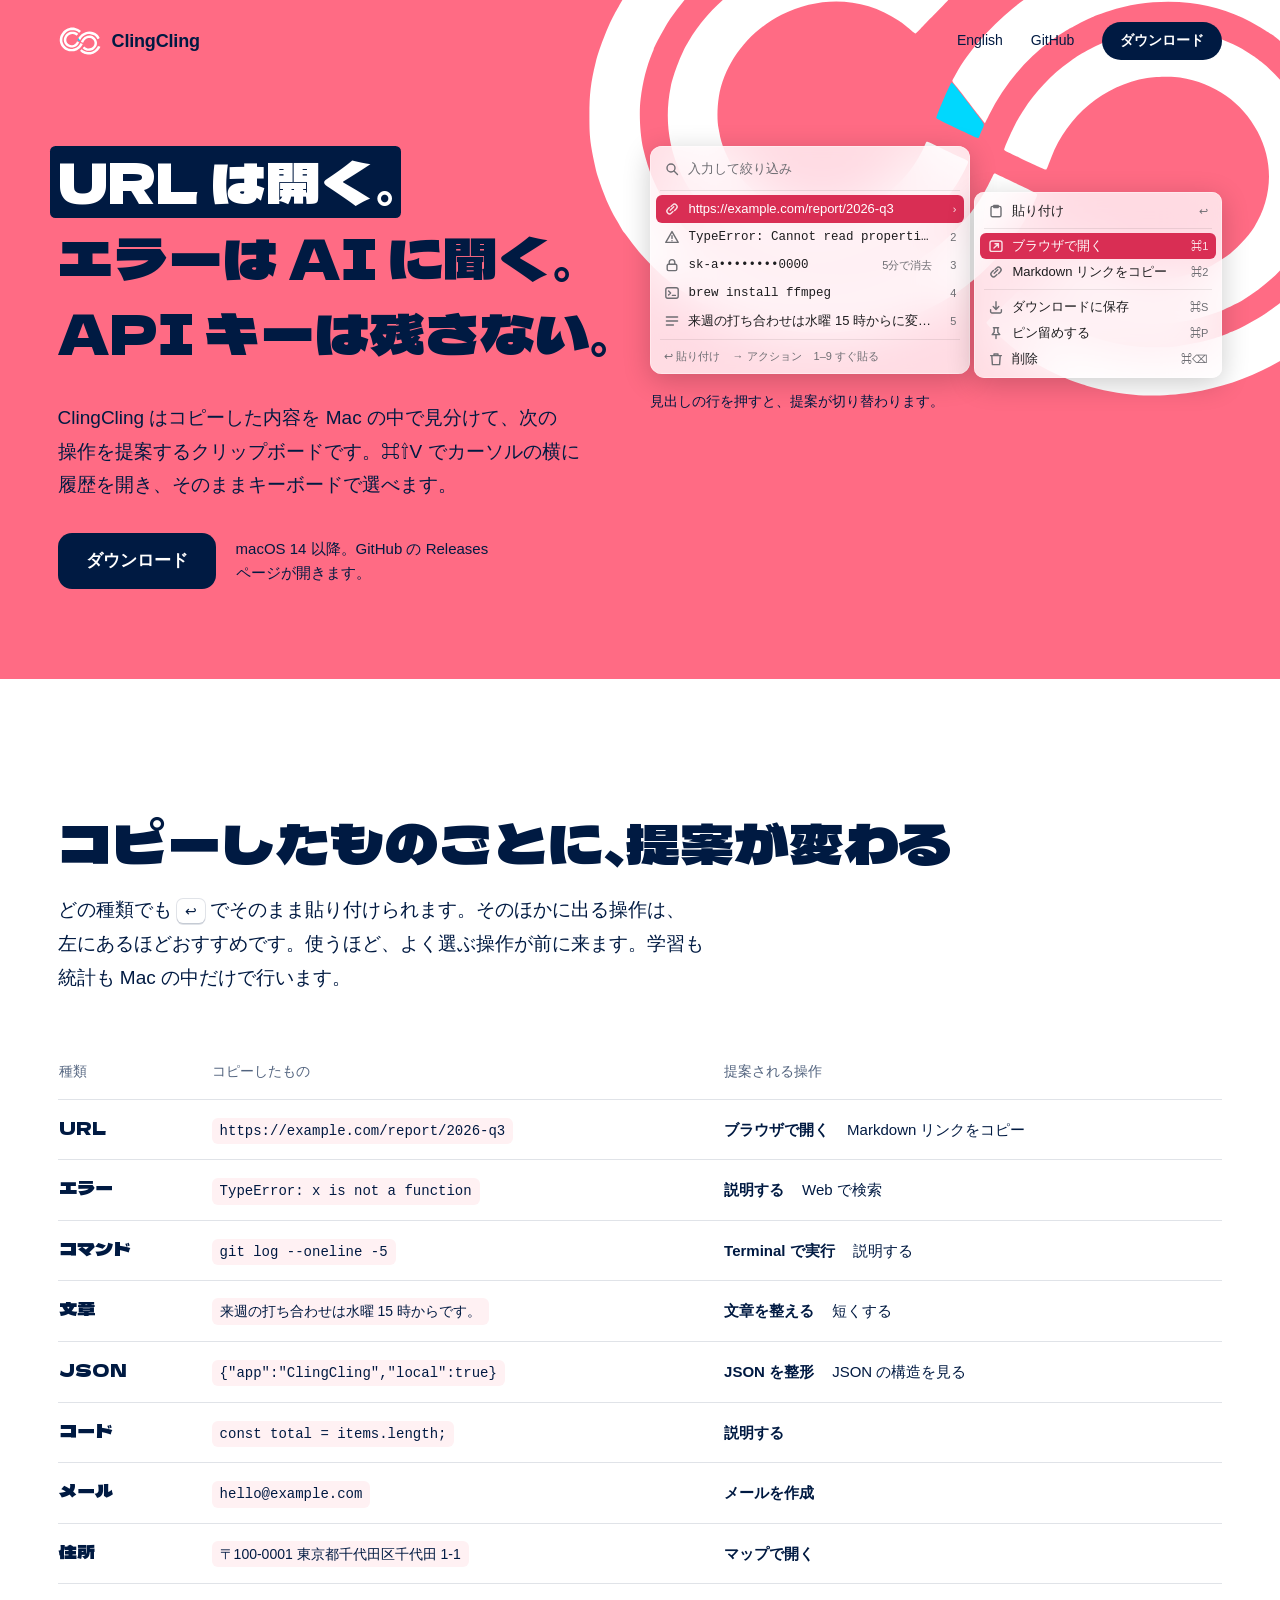
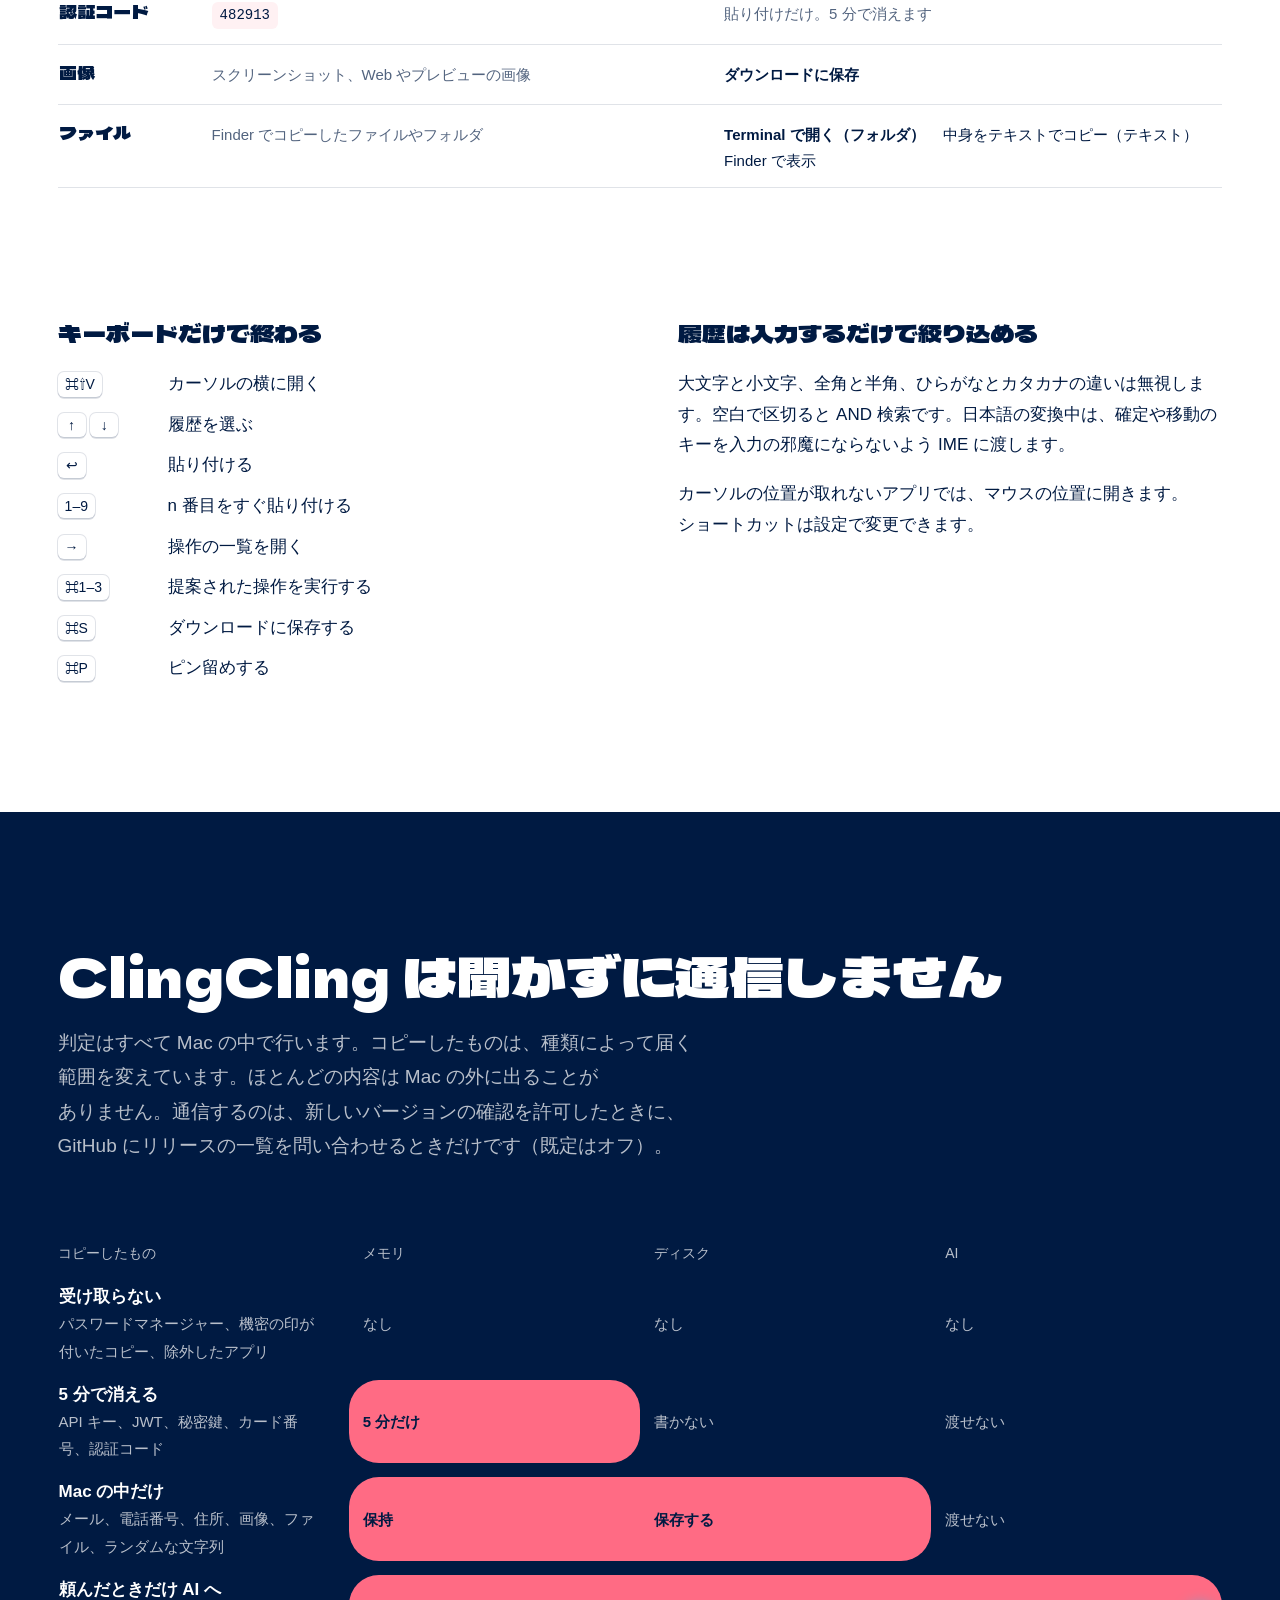
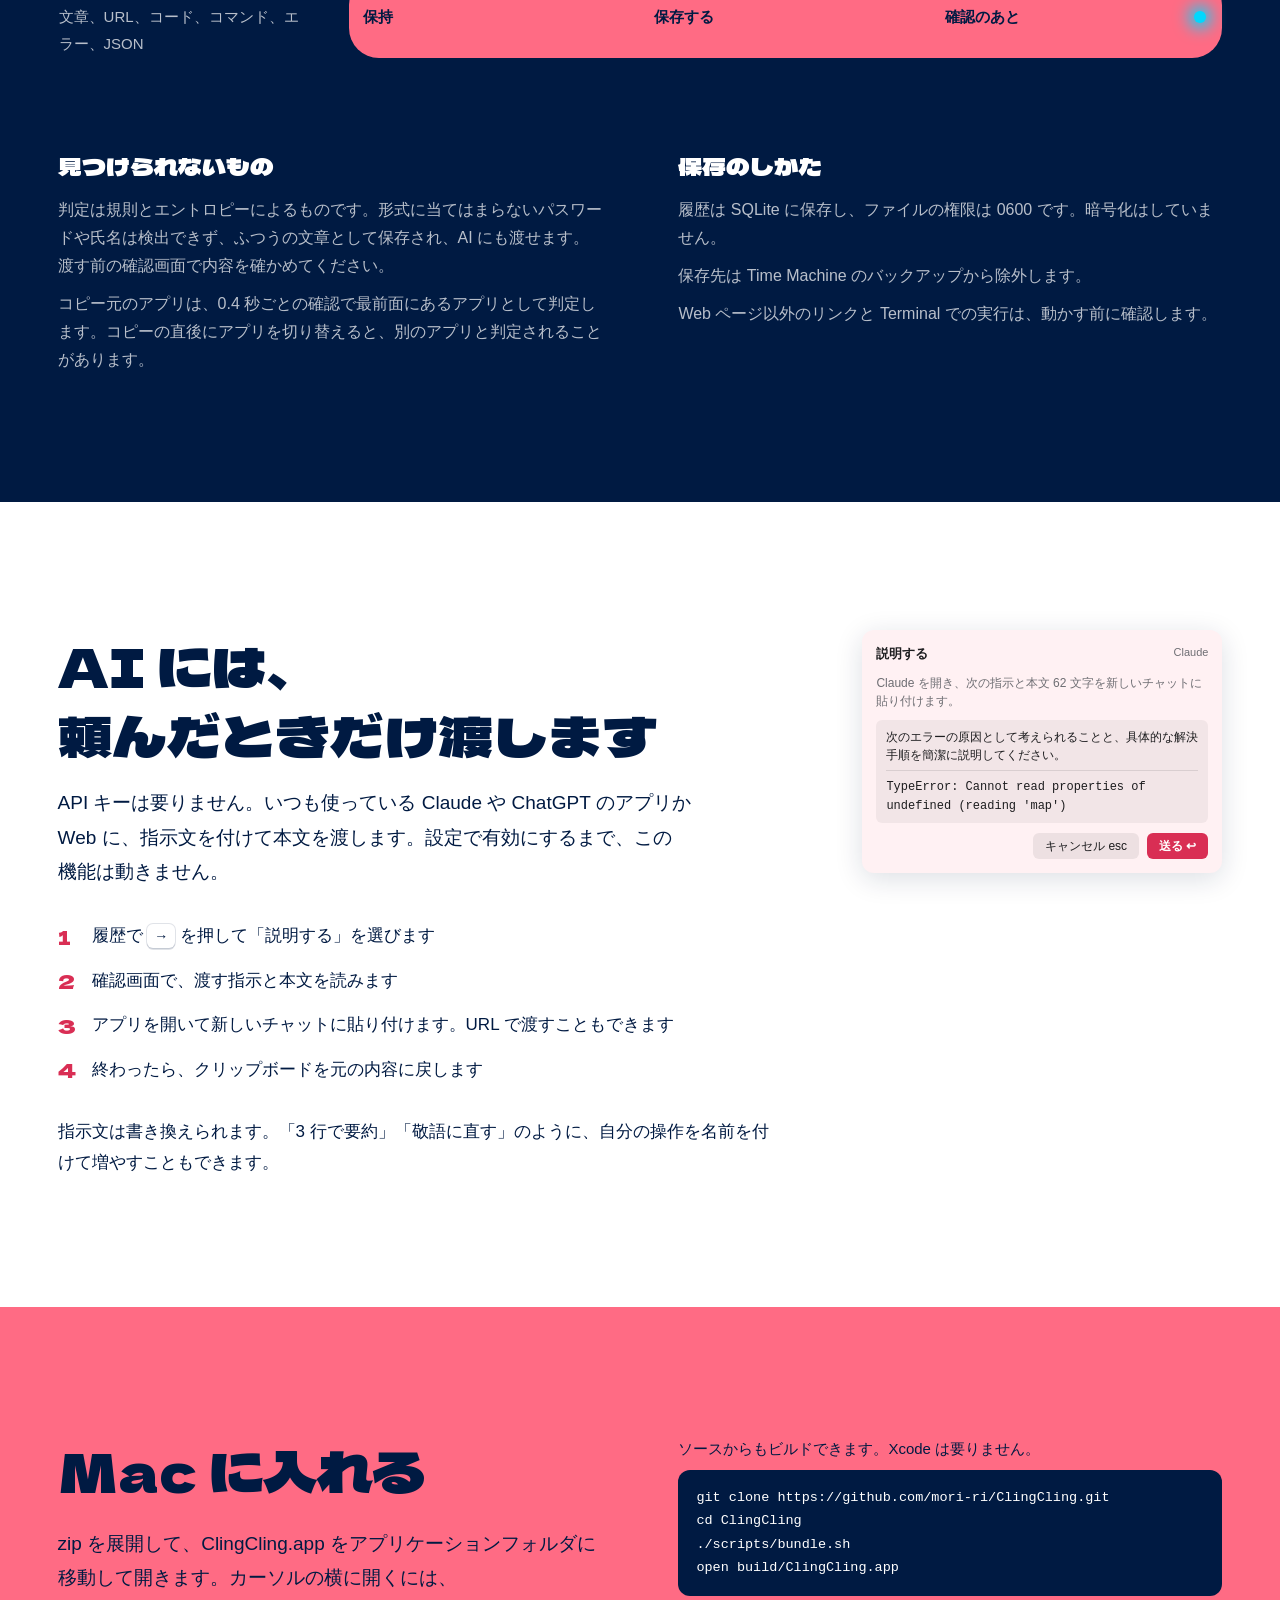
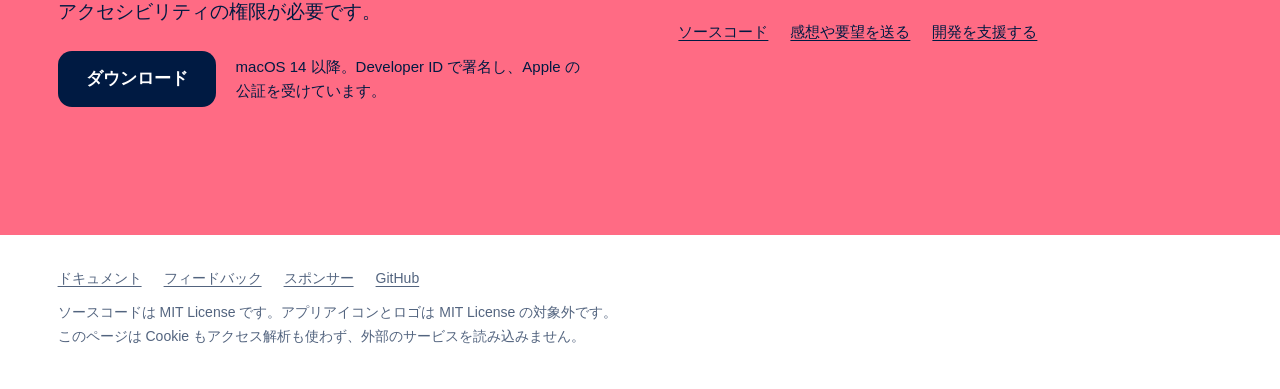
==== docs/index.html @ d2226d6a "Show release notes and new versions in the app Add a What's New page to Settings that shows the late" ====
<!doctype html>
<html lang="ja">
<head>
<meta charset="utf-8">
<meta name="viewport" content="width=device-width, initial-scale=1, viewport-fit=cover">
<title>ClingCling｜次の操作を提案する Mac のクリップボード</title>
<meta name="description" content="URL なら開く、エラーなら AI に聞く、API キーなら残さない。ClingCling はコピーした内容を Mac の中で見分けて、次の操作を提案するメニューバーアプリです。">
<meta name="theme-color" content="#ff6b84">
<link rel="canonical" href="https://mori-ri.github.io/ClingCling/">
<link rel="alternate" hreflang="ja" href="https://mori-ri.github.io/ClingCling/">
<link rel="alternate" hreflang="en" href="https://mori-ri.github.io/ClingCling/en/">
<link rel="icon" type="image/png" sizes="32x32" href="assets/icon-32.png">
<link rel="apple-touch-icon" href="assets/icon-180.png">
<meta property="og:type" content="website">
<meta property="og:title" content="ClingCling">
<meta property="og:description" content="URL なら開く。エラーなら AI に聞く。API キーなら残さない。コピーした内容を Mac の中で見分けるクリップボード。">
<meta property="og:url" content="https://mori-ri.github.io/ClingCling/">
<meta property="og:image" content="https://mori-ri.github.io/ClingCling/assets/og.png">
<meta name="twitter:card" content="summary_large_image">
<link rel="preload" href="assets/DelaGothicOne-subset.woff2" as="font" type="font/woff2" crossorigin>
<link rel="stylesheet" href="assets/site.css">
<script src="assets/site.js" defer></script>
</head>
<body>

<a class="skip" href="#main">本文へ移動</a>

<header class="hero">
  <div class="wrap">
    <div class="top">
      <a class="brand" href="./"><img src="assets/mark-white.svg" alt="">ClingCling</a>
      <nav aria-label="ページ">
        <a href="en/" lang="en" hreflang="en">English</a>
        <a class="optional" href="https://github.com/mori-ri/ClingCling">GitHub</a>
        <a class="pill" href="https://github.com/mori-ri/ClingCling/releases/latest">ダウンロード</a>
      </nav>
    </div>

    <div class="hero-grid">
      <div class="hero-copy">
        <h1>
          <button class="say" type="button" aria-pressed="true">URL は開く。</button>
          <button class="say" type="button" aria-pressed="false">エラーは AI に聞く。</button>
          <button class="say" type="button" aria-pressed="false">API キーは残さない。</button>
        </h1>
        <p class="hero-lead">ClingCling はコピーした内容を Mac の中で見分けて、次の操作を提案するクリップボードです。⌘⇧V でカーソルの横に履歴を開き、そのままキーボードで選べます。</p>
        <div class="cta">
          <a class="download" href="https://github.com/mori-ri/ClingCling/releases/latest">ダウンロード</a>
          <p>macOS 14 以降。GitHub の Releases ページが開きます。</p>
        </div>
      </div>

      <div class="stage" id="stage">
        <img class="rings" src="assets/mark-white.svg" alt="">
        <div class="pop-row-wrap opens" aria-label="ClingCling のポップアップの見本">
          <div class="pop list"></div>
          <div class="pop menu"></div>
        </div>
        <p class="stage-note">見出しの行を押すと、提案が切り替わります。</p>
      </div>
    </div>
  </div>
</header>

<main id="main">

<section class="band" id="kinds">
  <div class="wrap">
    <div class="head">
      <h2>コピーしたものごとに、提案が変わる</h2>
      <p class="lead">どの種類でも <kbd>↩</kbd> でそのまま貼り付けられます。そのほかに出る操作は、左にあるほどおすすめです。使うほど、よく選ぶ操作が前に来ます。学習も統計も Mac の中だけで行います。</p>
    </div>

    <table class="kinds">
      <thead>
        <tr><th scope="col">種類</th><th scope="col">コピーしたもの</th><th scope="col">提案される操作</th></tr>
      </thead>
      <tbody>
        <tr><th scope="row">URL</th><td class="sample"><code>https://example.com/report/2026-q3</code></td><td><ul class="suggest"><li>ブラウザで開く</li><li>Markdown リンクをコピー</li></ul></td></tr>
        <tr><th scope="row">エラー</th><td class="sample"><code>TypeError: x is not a function</code></td><td><ul class="suggest"><li>説明する</li><li>Web で検索</li></ul></td></tr>
        <tr><th scope="row">コマンド</th><td class="sample"><code>git log --oneline -5</code></td><td><ul class="suggest"><li>Terminal で実行</li><li>説明する</li></ul></td></tr>
        <tr><th scope="row">文章</th><td class="sample"><code class="plain">来週の打ち合わせは水曜 15 時からです。</code></td><td><ul class="suggest"><li>文章を整える</li><li>短くする</li></ul></td></tr>
        <tr><th scope="row">JSON</th><td class="sample"><code>{"app":"ClingCling","local":true}</code></td><td><ul class="suggest"><li>JSON を整形</li><li>JSON の構造を見る</li></ul></td></tr>
        <tr><th scope="row">コード</th><td class="sample"><code>const total = items.length;</code></td><td><ul class="suggest"><li>説明する</li></ul></td></tr>
        <tr><th scope="row">メール</th><td class="sample"><code>hello@example.com</code></td><td><ul class="suggest"><li>メールを作成</li></ul></td></tr>
        <tr><th scope="row">住所</th><td class="sample"><code class="plain">〒100-0001 東京都千代田区千代田 1-1</code></td><td><ul class="suggest"><li>マップで開く</li></ul></td></tr>
        <tr><th scope="row">認証コード</th><td class="sample"><code>482913</code></td><td><ul class="suggest"><li class="aside">貼り付けだけ。5 分で消えます</li></ul></td></tr>
        <tr><th scope="row">画像</th><td class="sample"><em>スクリーンショット、Web やプレビューの画像</em></td><td><ul class="suggest"><li>ダウンロードに保存</li></ul></td></tr>
        <tr><th scope="row">ファイル</th><td class="sample"><em>Finder でコピーしたファイルやフォルダ</em></td><td><ul class="suggest"><li>Terminal で開く（フォルダ）</li><li>中身をテキストでコピー（テキスト）</li><li>Finder で表示</li></ul></td></tr>
      </tbody>
    </table>
    <p class="try mac note">ここで試せます。見本を押して <kbd>⌘C</kbd>、続けて <kbd>⌘⇧V</kbd> を押すと、その場でポップアップが開きます。このページのどの文章でも同じです。判定はブラウザの中で動き、コピーした文字はどこにも送りません。</p>

    <div class="keys-grid">
      <div>
        <h3>キーボードだけで終わる</h3>
        <dl class="keys">
          <div><dt><kbd>⌘⇧V</kbd></dt><dd>カーソルの横に開く</dd></div>
          <div><dt><kbd>↑</kbd> <kbd>↓</kbd></dt><dd>履歴を選ぶ</dd></div>
          <div><dt><kbd>↩</kbd></dt><dd>貼り付ける</dd></div>
          <div><dt><kbd>1–9</kbd></dt><dd>n 番目をすぐ貼り付ける</dd></div>
          <div><dt><kbd>→</kbd></dt><dd>操作の一覧を開く</dd></div>
          <div><dt><kbd>⌘1–3</kbd></dt><dd>提案された操作を実行する</dd></div>
          <div><dt><kbd>⌘S</kbd></dt><dd>ダウンロードに保存する</dd></div>
          <div><dt><kbd>⌘P</kbd></dt><dd>ピン留めする</dd></div>
        </dl>
      </div>
      <div>
        <h3>履歴は入力するだけで絞り込める</h3>
        <p>大文字と小文字、全角と半角、ひらがなとカタカナの違いは無視します。空白で区切ると AND 検索です。日本語の変換中は、確定や移動のキーを入力の邪魔にならないよう IME に渡します。</p>
        <p>カーソルの位置が取れないアプリでは、マウスの位置に開きます。ショートカットは設定で変更できます。</p>
      </div>
    </div>
  </div>
</section>

<section class="band navy" id="privacy">
  <div class="wrap">
    <div class="head">
      <h2>ClingCling は聞かずに通信しません</h2>
      <p class="lead">判定はすべて Mac の中で行います。コピーしたものは、種類によって届く範囲を変えています。ほとんどの内容は Mac の外に出ることがありません。通信するのは、新しいバージョンの確認を許可したときに、GitHub にリリースの一覧を問い合わせるときだけです（既定はオフ）。</p>
    </div>

    <table class="reach">
      <thead>
        <tr><th scope="col">コピーしたもの</th><th scope="col">メモリ</th><th scope="col">ディスク</th><th scope="col">AI</th></tr>
      </thead>
      <tbody>
        <tr>
          <th class="what" scope="row"><b>受け取らない</b><span>パスワードマネージャー、機密の印が付いたコピー、除外したアプリ</span></th>
          <td class="off">なし</td><td class="off">なし</td><td class="off">なし</td>
        </tr>
        <tr>
          <th class="what" scope="row"><b>5 分で消える</b><span>API キー、JWT、秘密鍵、カード番号、認証コード</span></th>
          <td class="on start end">5 分だけ</td><td class="off">書かない</td><td class="off">渡せない</td>
        </tr>
        <tr>
          <th class="what" scope="row"><b>Mac の中だけ</b><span>メール、電話番号、住所、画像、ファイル、ランダムな文字列</span></th>
          <td class="on start">保持</td><td class="on end">保存する</td><td class="off">渡せない</td>
        </tr>
        <tr>
          <th class="what" scope="row"><b>頼んだときだけ AI へ</b><span>文章、URL、コード、コマンド、エラー、JSON</span></th>
          <td class="on start">保持</td><td class="on">保存する</td><td class="on end spark">確認のあと</td>
        </tr>
      </tbody>
    </table>

    <div class="limits">
      <div>
        <h3>見つけられないもの</h3>
        <ul>
          <li>判定は規則とエントロピーによるものです。形式に当てはまらないパスワードや氏名は検出できず、ふつうの文章として保存され、AI にも渡せます。渡す前の確認画面で内容を確かめてください。</li>
          <li>コピー元のアプリは、0.4 秒ごとの確認で最前面にあるアプリとして判定します。コピーの直後にアプリを切り替えると、別のアプリと判定されることがあります。</li>
        </ul>
      </div>
      <div>
        <h3>保存のしかた</h3>
        <ul>
          <li>履歴は SQLite に保存し、ファイルの権限は 0600 です。暗号化はしていません。</li>
          <li>保存先は Time Machine のバックアップから除外します。</li>
          <li>Web ページ以外のリンクと Terminal での実行は、動かす前に確認します。</li>
        </ul>
      </div>
    </div>
  </div>
</section>

<section class="band" id="ai">
  <div class="wrap ai-grid">
    <div class="ai-copy">
      <div class="head">
        <h2>AI には、頼んだときだけ渡します</h2>
        <p class="lead">API キーは要りません。いつも使っている Claude や ChatGPT のアプリか Web に、指示文を付けて本文を渡します。設定で有効にするまで、この機能は動きません。</p>
      </div>
      <ol class="steps">
        <li>履歴で <kbd>→</kbd> を押して「説明する」を選びます</li>
        <li>確認画面で、渡す指示と本文を読みます</li>
        <li>アプリを開いて新しいチャットに貼り付けます。URL で渡すこともできます</li>
        <li>終わったら、クリップボードを元の内容に戻します</li>
      </ol>
      <p>指示文は書き換えられます。「3 行で要約」「敬語に直す」のように、自分の操作を名前を付けて増やすこともできます。</p>
    </div>

    <figure class="pop confirm" aria-label="AI に渡す前の確認画面の見本">
      <div class="confirm-in">
        <div class="confirm-title"><span>説明する</span><span>Claude</span></div>
        <p class="confirm-desc">Claude を開き、次の指示と本文 62 文字を新しいチャットに貼り付けます。</p>
        <div class="confirm-box">
          <b>次のエラーの原因として考えられることと、具体的な解決手順を簡潔に説明してください。</b>
          <code>TypeError: Cannot read properties of undefined (reading 'map')</code>
        </div>
        <div class="confirm-buttons"><span>キャンセル esc</span><span class="go">送る ↩</span></div>
      </div>
    </figure>
  </div>
</section>

<section class="band get" id="get">
  <div class="wrap get-grid">
    <div>
      <h2>Mac に入れる</h2>
      <p class="lead">zip を展開して、ClingCling.app をアプリケーションフォルダに移動して開きます。カーソルの横に開くには、アクセシビリティの権限が必要です。</p>
      <div class="cta">
        <a class="download" href="https://github.com/mori-ri/ClingCling/releases/latest">ダウンロード</a>
        <p>macOS 14 以降。Developer ID で署名し、Apple の公証を受けています。</p>
      </div>
    </div>
    <div>
      <div class="source">
        <p>ソースからもビルドできます。Xcode は要りません。</p>
        <pre tabindex="0"><code>git clone https://github.com/mori-ri/ClingCling.git
cd ClingCling
./scripts/bundle.sh
open build/ClingCling.app</code></pre>
      </div>
      <p class="links">
        <a href="https://github.com/mori-ri/ClingCling">ソースコード</a>
        <a href="https://github.com/mori-ri/ClingCling/discussions/new?category=general">感想や要望を送る</a>
        <a href="https://github.com/sponsors/mori-ri">開発を支援する</a>
      </p>
    </div>
  </div>
</section>

</main>

<footer class="site-footer">
  <div class="wrap">
    <ul>
      <li><a href="https://github.com/mori-ri/ClingCling#readme">ドキュメント</a></li>
      <li><a href="https://github.com/mori-ri/ClingCling/discussions/new?category=general">フィードバック</a></li>
      <li><a href="https://github.com/sponsors/mori-ri">スポンサー</a></li>
      <li><a href="https://github.com/mori-ri/ClingCling">GitHub</a></li>
    </ul>
    <p>ソースコードは MIT License です。アプリアイコンとロゴは MIT License の対象外です。</p>
    <p>このページは Cookie もアクセス解析も使わず、外部のサービスを読み込みません。</p>
  </div>
</footer>

</body>
</html>
---- docs/assets/site.css ----
/* ClingCling の LP。
   色はすべてロゴ由来（DESIGN.md）。シアンは一点だけ光る場所に限り、面を塗らない。
   ページは一つの見た目に決めている: コーラルの帯、白の帯、ネイビーの帯。
   ポップアップの再現だけは Sources/ClingCling/PopupView.swift の寸法に合わせる。 */

@font-face {
  font-family: "Dela Gothic One";
  src: url("DelaGothicOne-subset.woff2") format("woff2");
  font-display: swap;
}

:root {
  --coral: #ff6b84;
  --accent: #d92e54;
  --navy: #001a42;
  --spark: #00d8fe;
  --white: #fff;
  --mist: #fff1f3;

  --navy-soft: rgb(0 26 66 / 0.68);
  --line: rgb(0 26 66 / 0.12);
  --on-navy-soft: rgb(255 255 255 / 0.72);

  /* ポップアップの再現に使う macOS の文字色（labelColor / secondaryLabelColor） */
  --pop-ink: #1d1d1f;
  --pop-soft: #6e6e73;

  --display: "Dela Gothic One", "Hiragino Sans", "Noto Sans JP", sans-serif;
  --body: -apple-system, BlinkMacSystemFont, "Hiragino Sans", "Hiragino Kaku Gothic ProN", "Noto Sans JP", "Yu Gothic", sans-serif;
  --mono: ui-monospace, "SF Mono", Menlo, Consolas, monospace;

  --gutter: clamp(20px, 4.5vw, 72px);
  --band: clamp(72px, 10vw, 136px);
  --wide: 1296px;

  color-scheme: light;
}

*, *::before, *::after { box-sizing: border-box; }

html { -webkit-text-size-adjust: 100%; scroll-behavior: smooth; }

body {
  margin: 0;
  background: var(--white);
  color: var(--navy);
  font: 400 17px/1.8 var(--body);
  -webkit-font-smoothing: antialiased;
  overflow-x: hidden;
}

:lang(ja) { line-break: strict; }

/* .pop-row-wrap の display が hidden 属性を打ち消さないようにする */
[hidden] { display: none !important; }

img { display: block; max-width: 100%; }

a { color: inherit; text-underline-offset: 0.2em; text-decoration-thickness: 1px; }

button { font: inherit; color: inherit; background: none; border: 0; padding: 0; cursor: pointer; text-align: left; }

:focus-visible { outline: 3px solid var(--navy); outline-offset: 3px; border-radius: 4px; }
.navy :focus-visible { outline-color: var(--white); }

h1, h2, h3, p, ul, ol, dl, dd, table, figure { margin: 0; padding: 0; }
ul, ol { list-style: none; }

h2 {
  font: 400 clamp(30px, 4.4vw, 54px)/1.3 var(--display);
  letter-spacing: 0.01em;
  font-feature-settings: "palt";
  text-wrap: balance;
}

h3 {
  font: 400 clamp(20px, 2vw, 24px)/1.45 var(--display);
  font-feature-settings: "palt";
}

.wrap {
  width: 100%;
  max-width: calc(var(--wide) + 2 * var(--gutter));
  margin-inline: auto;
  padding-left: max(var(--gutter), env(safe-area-inset-left, 0px));
  padding-right: max(var(--gutter), env(safe-area-inset-right, 0px));
}

.band { padding-block: var(--band); }

.lead, .hero-lead { text-wrap: pretty; word-break: auto-phrase; }
h2, h3 { word-break: auto-phrase; }
.lead { max-width: 34em; font-size: clamp(17px, 1.5vw, 19px); }
.note { color: var(--navy-soft); font-size: 15px; }

/* ── ボタン ── */

.download {
  display: inline-flex;
  align-items: center;
  min-height: 56px;
  padding: 0 28px;
  border-radius: 14px;
  background: var(--navy);
  color: var(--white);
  font-weight: 600;
  font-size: 17px;
  text-decoration: none;
  transition: transform 120ms ease;
}
.download:hover { transform: translateY(-1px); }
.download:active { transform: translateY(1px); }

.cta {
  display: flex;
  flex-wrap: wrap;
  align-items: center;
  gap: 12px 20px;
}
.cta p { font-size: 15px; line-height: 1.6; max-width: 24em; text-wrap: pretty; word-break: auto-phrase; }

/* ── ヒーロー ── */

.hero {
  position: relative;
  background: var(--coral);
  overflow: hidden;
  isolation: isolate;
}

/* 輪はポップアップを基準に置く。幅が変わっても、シアンの光がポップアップの上端に覗く */
.rings {
  position: absolute;
  z-index: -1;
  left: -95px;
  top: -299px;
  width: 860px;
  max-width: none;
  pointer-events: none;
}

.top {
  display: flex;
  align-items: center;
  justify-content: space-between;
  gap: 16px;
  padding-block: 22px;
}
.brand {
  display: inline-flex;
  align-items: center;
  gap: 10px;
  font-weight: 600;
  font-size: 18px;
  letter-spacing: -0.01em;
  text-decoration: none;
}
.brand img { width: 44px; height: auto; }
/* ヘッダーとフッターは HibiVo の LP と同じ形 */
.top nav { display: flex; align-items: center; gap: 28px; font-size: 14px; }
.top nav a { text-decoration: none; }
.top nav a:not(.pill):hover { text-decoration: underline; }
.pill {
  display: inline-flex;
  align-items: center;
  min-height: 38px;
  padding: 0 18px;
  border-radius: 999px;
  background: var(--navy);
  color: var(--white);
  font-weight: 600;
}
.pill:hover { background: #0b2c60; }

.skip {
  position: absolute;
  left: 12px;
  top: -60px;
  z-index: 60;
  padding: 8px 14px;
  border-radius: 8px;
  background: var(--navy);
  color: var(--white);
}
.skip:focus { top: 12px; }

.hero-grid {
  display: grid;
  grid-template-columns: minmax(0, 1fr) 572px;
  gap: 40px;
  align-items: start;
  padding-block: clamp(32px, 5vw, 72px) clamp(56px, 7vw, 96px);
}
.hero-copy { display: grid; gap: 32px; min-width: 0; }

h1 {
  display: grid;
  justify-items: start;
  gap: 0.06em;
  /* 3 行は 1 行ずつ収める。列の幅（全幅 - 余白 - ポップアップ）から大きさを決める */
  font: 400 clamp(40px, calc((91vw - 612px) / 10.1), 66px)/1.28 var(--display);
  font-feature-settings: "palt";
}

/* 見出しの 3 行は、そのままポップアップの切り替えになっている。
   選んだ行は、テキストを選択したときのように反転する */
.say {
  display: block;
  white-space: nowrap;
  margin-inline: -0.14em;
  padding: 0 0.14em 0.04em;
  border-radius: 0.1em;
  transition: background-color 160ms ease, color 160ms ease;
}
.say[aria-pressed="true"] { background: var(--navy); color: var(--white); }
.say:hover:not([aria-pressed="true"]) { background: rgb(0 26 66 / 0.1); }

.hero-lead { max-width: 30em; font-size: clamp(17px, 1.5vw, 19px); line-height: 1.75; }

.stage { position: relative; min-width: 0; }
.stage-note { margin-top: 12px; font-size: 14px; line-height: 1.6; }

/* ── ポップアップの再現 ── */

.pop-row-wrap {
  display: flex;
  align-items: flex-start;
  gap: 4px;
  font: 400 13px/1.3 -apple-system, BlinkMacSystemFont, "Hiragino Sans", "Noto Sans JP", sans-serif;
  color: var(--pop-ink);
}

.pop {
  flex: none;
  width: 320px;
  padding: 6px;
  border-radius: 12px;
  background: rgb(255 255 255 / 0.78);
  -webkit-backdrop-filter: blur(28px) saturate(1.7);
  backdrop-filter: blur(28px) saturate(1.7);
  box-shadow: 0 6px 28px rgb(0 0 0 / 0.2), inset 0 0 0 0.5px rgb(255 255 255 / 0.7);
}
.pop.menu { width: 248px; border-radius: 10px; }

.pop-search {
  display: flex;
  align-items: center;
  gap: 8px;
  height: 34px;
  padding: 0 8px;
  color: var(--pop-soft);
}
.pop-search svg { flex: none; width: 16px; height: 14px; }
.pop-rule { height: 1px; margin: 4px; background: rgb(0 0 0 / 0.08); }

.pop-rows { display: block; }
.pop-row, .pop-item {
  display: flex;
  align-items: center;
  gap: 8px;
  width: 100%;
  padding: 0 8px;
  border-radius: 6px;
  color: var(--pop-ink);
}
.pop-row { height: 28px; }
.pop-item { height: 26px; }
.pop-row:hover, .pop-item:hover { background: rgb(0 0 0 / 0.06); }
.pop-row[aria-current="true"], .pop-item[aria-current="true"] { background: var(--accent); color: #fff; }

.pop-row svg, .pop-item svg { flex: none; width: 16px; height: 14px; color: var(--pop-soft); }
.pop-row[aria-current="true"] svg, .pop-item[aria-current="true"] svg { color: rgb(255 255 255 / 0.85); }

.pop-text { flex: 1; min-width: 0; overflow: hidden; white-space: nowrap; text-overflow: ellipsis; }
.pop-text.code { font-family: var(--mono); font-size: 12.5px; }
.pop-meta { flex: none; font-size: 11px; color: var(--pop-soft); font-variant-numeric: tabular-nums; }
.pop-row[aria-current="true"] .pop-meta, .pop-item[aria-current="true"] .pop-meta { color: rgb(255 255 255 / 0.85); }
.pop-num { width: 16px; text-align: right; }

.pop-hints {
  display: flex;
  gap: 12px;
  min-height: 24px;
  align-items: center;
  padding: 0 8px;
  font-size: 11px;
  color: var(--pop-soft);
}
.pop-notice { padding: 6px 8px 0; font-size: 11px; line-height: 1.5; color: #b25000; }

/* ページのどこでも ⌘⇧V で開く、浮いたポップアップ */
.floating {
  position: fixed;
  z-index: 50;
  max-width: calc(100vw - 24px);
}

/* ページの読み込みで、ポップアップがカーソルの横に開く。ここだけが自動で動く。
   fill を forwards にすると backdrop root になり、ポップアップのぼかしが効かなくなる */
@media (prefers-reduced-motion: no-preference) {
  .opens { animation: opens 260ms cubic-bezier(0.2, 0.9, 0.3, 1.15) backwards; transform-origin: 0 0; }
  @keyframes opens {
    from { opacity: 0; transform: translateY(-6px) scale(0.97); }
  }
}

/* ── 提案の一覧 ── */

.head { display: grid; gap: 16px; margin-bottom: clamp(36px, 5vw, 64px); }

.kinds { width: 100%; border-collapse: collapse; }
.kinds th, .kinds td { text-align: left; vertical-align: baseline; font-weight: 400; padding-block: 14px; }
.kinds tbody tr { border-top: 1px solid var(--line); }
.kinds tbody tr:last-child { border-bottom: 1px solid var(--line); }
.kinds thead th { font-size: 14px; color: var(--navy-soft); padding-top: 0; }
.kinds tbody th {
  width: 8.5em;
  padding-right: 20px;
  font: 400 18px/1.5 var(--display);
  font-feature-settings: "palt";
}
.kinds .sample { width: 44%; padding-right: 28px; }

.sample code {
  display: inline-block;
  max-width: 100%;
  padding: 2px 8px;
  border-radius: 6px;
  background: var(--mist);
  font: 400 14px/1.6 var(--mono);
  overflow-wrap: anywhere;
  -webkit-user-select: all;
  user-select: all;
}
.sample .plain { font-family: var(--body); }
.sample code::selection { background: var(--navy); color: var(--white); }
.sample em { font-style: normal; color: var(--navy-soft); font-size: 15px; }

.suggest { display: flex; flex-wrap: wrap; gap: 2px 18px; font-size: 15px; line-height: 1.6; }
.suggest li:first-child { font-weight: 600; }
.suggest li.aside { color: var(--navy-soft); font-weight: 400; }

.try { display: none; margin-top: 20px; }
@media (hover: hover) and (pointer: fine) { .try.mac { display: block; } }

.keys-grid {
  display: grid;
  grid-template-columns: minmax(0, 1fr) minmax(0, 1fr);
  gap: clamp(32px, 6vw, 88px);
  margin-top: var(--band);
}
.keys-grid > div { display: grid; gap: 18px; align-content: start; min-width: 0; }

.keys { display: grid; gap: 10px; }
.keys div { display: flex; align-items: baseline; gap: 14px; }
.keys dt { flex: none; width: 96px; }
kbd {
  display: inline-block;
  min-width: 28px;
  padding: 1px 7px;
  border-radius: 6px;
  background: var(--white);
  box-shadow: 0 0 0 1px var(--line), 0 2px 0 var(--line);
  font: 500 14px/1.6 var(--body);
  text-align: center;
}

/* ── プライバシー ── */

.navy { background: var(--navy); color: var(--white); }
.navy .lead { color: var(--on-navy-soft); }

.reach { width: 100%; border-collapse: separate; border-spacing: 0 14px; table-layout: fixed; }
.reach thead th { font-weight: 400; font-size: 14px; color: var(--on-navy-soft); text-align: left; padding: 0 0 2px 14px; }
.reach thead th:first-child { padding-left: 0; }
.reach .what { width: 38%; padding-right: 28px; text-align: left; vertical-align: middle; font-weight: 400; line-height: 1.6; }
.reach .what b { display: block; font-weight: 600; }
.reach .what span { color: var(--on-navy-soft); font-size: 15px; }

.reach td { height: 60px; padding: 0 14px; font-size: 15px; line-height: 1.4; vertical-align: middle; }
.reach .on { background: var(--coral); color: var(--navy); font-weight: 600; }
.reach .on.start { border-radius: 30px 0 0 30px; }
.reach .on.end { border-radius: 0 30px 30px 0; }
.reach .on.start.end { border-radius: 30px; }
.reach .off { color: var(--on-navy-soft); }

/* 光るのは、内容が Mac の外へ出られる唯一の地点 */
.reach .spark { position: relative; padding-right: 40px; }
.reach .spark::after {
  content: "";
  position: absolute;
  right: 16px;
  top: 50%;
  width: 12px;
  height: 12px;
  margin-top: -6px;
  border-radius: 50%;
  background: var(--spark);
  box-shadow: 0 0 16px 5px var(--spark);
}

.limits {
  display: grid;
  grid-template-columns: minmax(0, 1fr) minmax(0, 1fr);
  gap: clamp(32px, 6vw, 88px);
  margin-top: clamp(48px, 6vw, 80px);
}
.limits > div { display: grid; gap: 12px; align-content: start; min-width: 0; }
.limits ul { display: grid; gap: 10px; color: var(--on-navy-soft); font-size: 16px; line-height: 1.75; }

/* ── AI ── */

.ai-grid {
  display: grid;
  grid-template-columns: minmax(0, 1fr) 360px;
  gap: clamp(32px, 6vw, 88px);
  align-items: start;
}
.ai-copy { display: grid; gap: 32px; min-width: 0; }
.ai-copy .head { margin-bottom: 0; }

.steps { display: grid; gap: 14px; counter-reset: step; }
.steps li { position: relative; padding-left: 34px; counter-increment: step; }
.steps li::before { content: counter(step); position: absolute; left: 0; top: 0.28em; font: 400 20px/1 var(--display); color: var(--accent); }

.confirm { width: 100%; max-width: 360px; background: var(--mist); box-shadow: 0 6px 28px rgb(0 26 66 / 0.14); }
.confirm-in { display: grid; gap: 10px; padding: 8px; font: 400 12px/1.5 -apple-system, BlinkMacSystemFont, "Hiragino Sans", "Noto Sans JP", sans-serif; color: var(--pop-ink); }
.confirm-title { display: flex; justify-content: space-between; font-size: 13px; font-weight: 600; }
.confirm-title span:last-child { font-size: 11px; font-weight: 400; color: var(--pop-soft); }
.confirm-desc { color: var(--pop-soft); }
.confirm-box { padding: 8px 10px; border-radius: 6px; background: rgb(0 0 0 / 0.05); }
.confirm-box b { display: block; padding-bottom: 6px; margin-bottom: 6px; border-bottom: 1px solid rgb(0 0 0 / 0.1); font-weight: 500; }
.confirm-box code { font: 400 12px/1.5 var(--mono); overflow-wrap: anywhere; }
.confirm-buttons { display: flex; justify-content: flex-end; gap: 8px; }
.confirm-buttons span { display: inline-flex; align-items: center; gap: 4px; height: 26px; padding: 0 12px; border-radius: 6px; background: rgb(0 0 0 / 0.07); }
.confirm-buttons .go { background: var(--accent); color: #fff; font-weight: 600; }

/* ── 入手 ── */

.get { position: relative; background: var(--coral); overflow: hidden; isolation: isolate; }
.get-grid {
  display: grid;
  grid-template-columns: minmax(0, 1fr) minmax(0, 1fr);
  gap: clamp(32px, 6vw, 88px);
  align-items: start;
}
.get-grid > div { display: grid; gap: 22px; min-width: 0; }

.source { display: grid; gap: 8px; font-size: 15px; }
.source pre {
  margin: 0;
  padding: 16px 18px;
  border-radius: 12px;
  background: var(--navy);
  color: var(--white);
  font: 400 13.5px/1.75 var(--mono);
  overflow-x: auto;
}
.source pre code { font: inherit; }
.links { display: flex; flex-wrap: wrap; gap: 6px 22px; font-size: 15px; }

.site-footer { padding-block: 32px 40px; background: var(--white); color: var(--navy-soft); font-size: 14px; line-height: 1.7; }
.site-footer ul { display: flex; flex-wrap: wrap; gap: 4px 22px; margin-bottom: 10px; }
.site-footer p { max-width: 62em; }

/* ── 幅が狭いとき ── */

@media (max-width: 1180px) {
  .hero-grid { grid-template-columns: minmax(0, 1fr); gap: 40px; }
  h1 { font-size: clamp(26px, 7.5vw, 66px); }
  .rings { left: 60px; top: -226px; width: 640px; }
}

@media (max-width: 900px) {
  .ai-grid, .keys-grid, .limits, .get-grid { grid-template-columns: minmax(0, 1fr); }
  .kinds thead { display: none; }
  .kinds tr { display: block; padding-block: 14px; }
  .kinds td, .kinds tbody th { display: block; width: auto; padding-block: 2px; padding-right: 0; }
  .kinds .sample { width: auto; padding-right: 0; }
}

@media (max-width: 680px) {
  body { font-size: 16px; }
  .top nav { gap: 16px; }
  .top nav .optional { display: none; }
  .rings { left: 82px; top: -171px; width: 480px; }
  .pop-row-wrap { flex-direction: column; gap: 8px; }
  .pop, .pop.menu { width: 100%; }
  .reach, .reach tbody, .reach tr { display: block; }
  .reach thead { display: none; }
  .reach tr { margin-bottom: 22px; }
  .reach .what { display: block; width: auto; padding: 0 0 8px; }
  .reach td { display: inline-flex; align-items: center; width: 33.33%; height: 56px; padding: 0 10px; font-size: 13px; }
  .reach tbody td { float: left; }
  .reach tr::after { content: ""; display: block; clear: both; }
  .reach .spark { padding-right: 26px; }
  .reach .spark::after { right: 10px; }
}

@media (prefers-reduced-motion: reduce) {
  html { scroll-behavior: auto; }
  .say, .download { transition: none; }
}
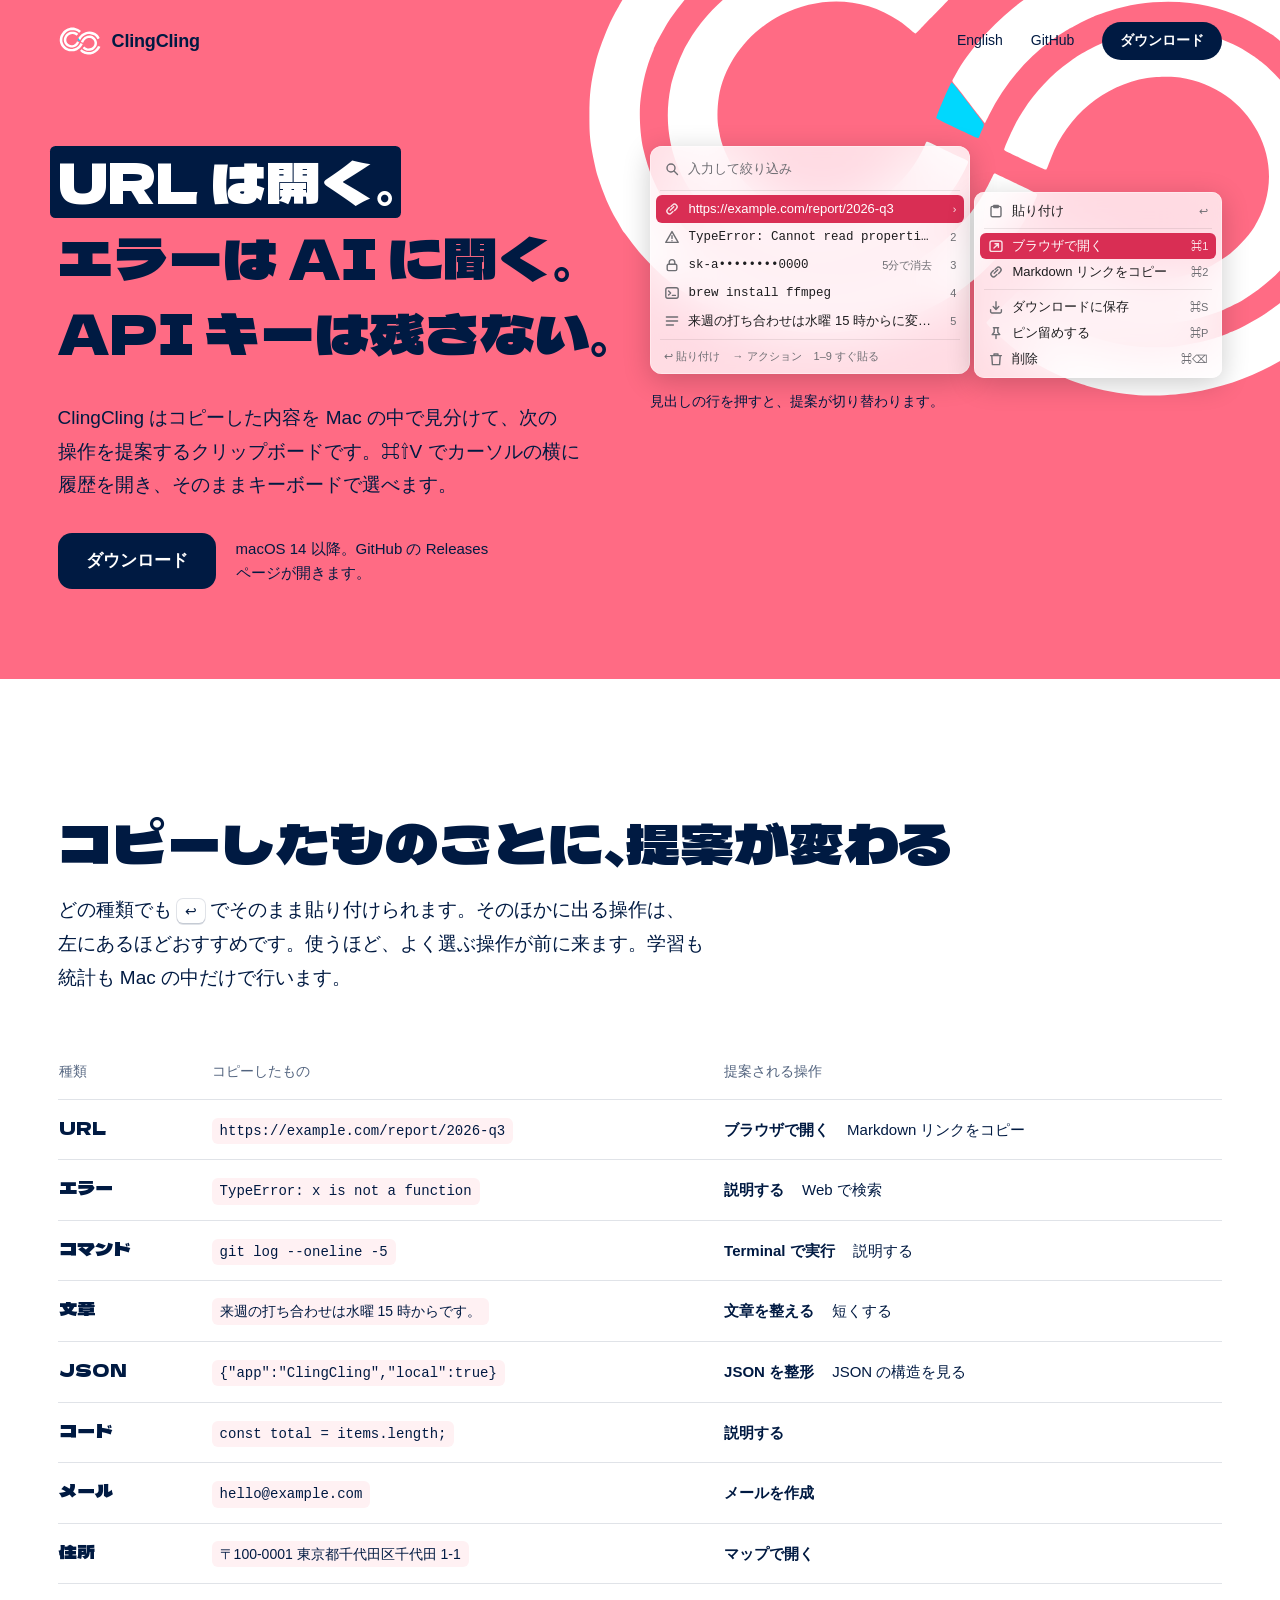
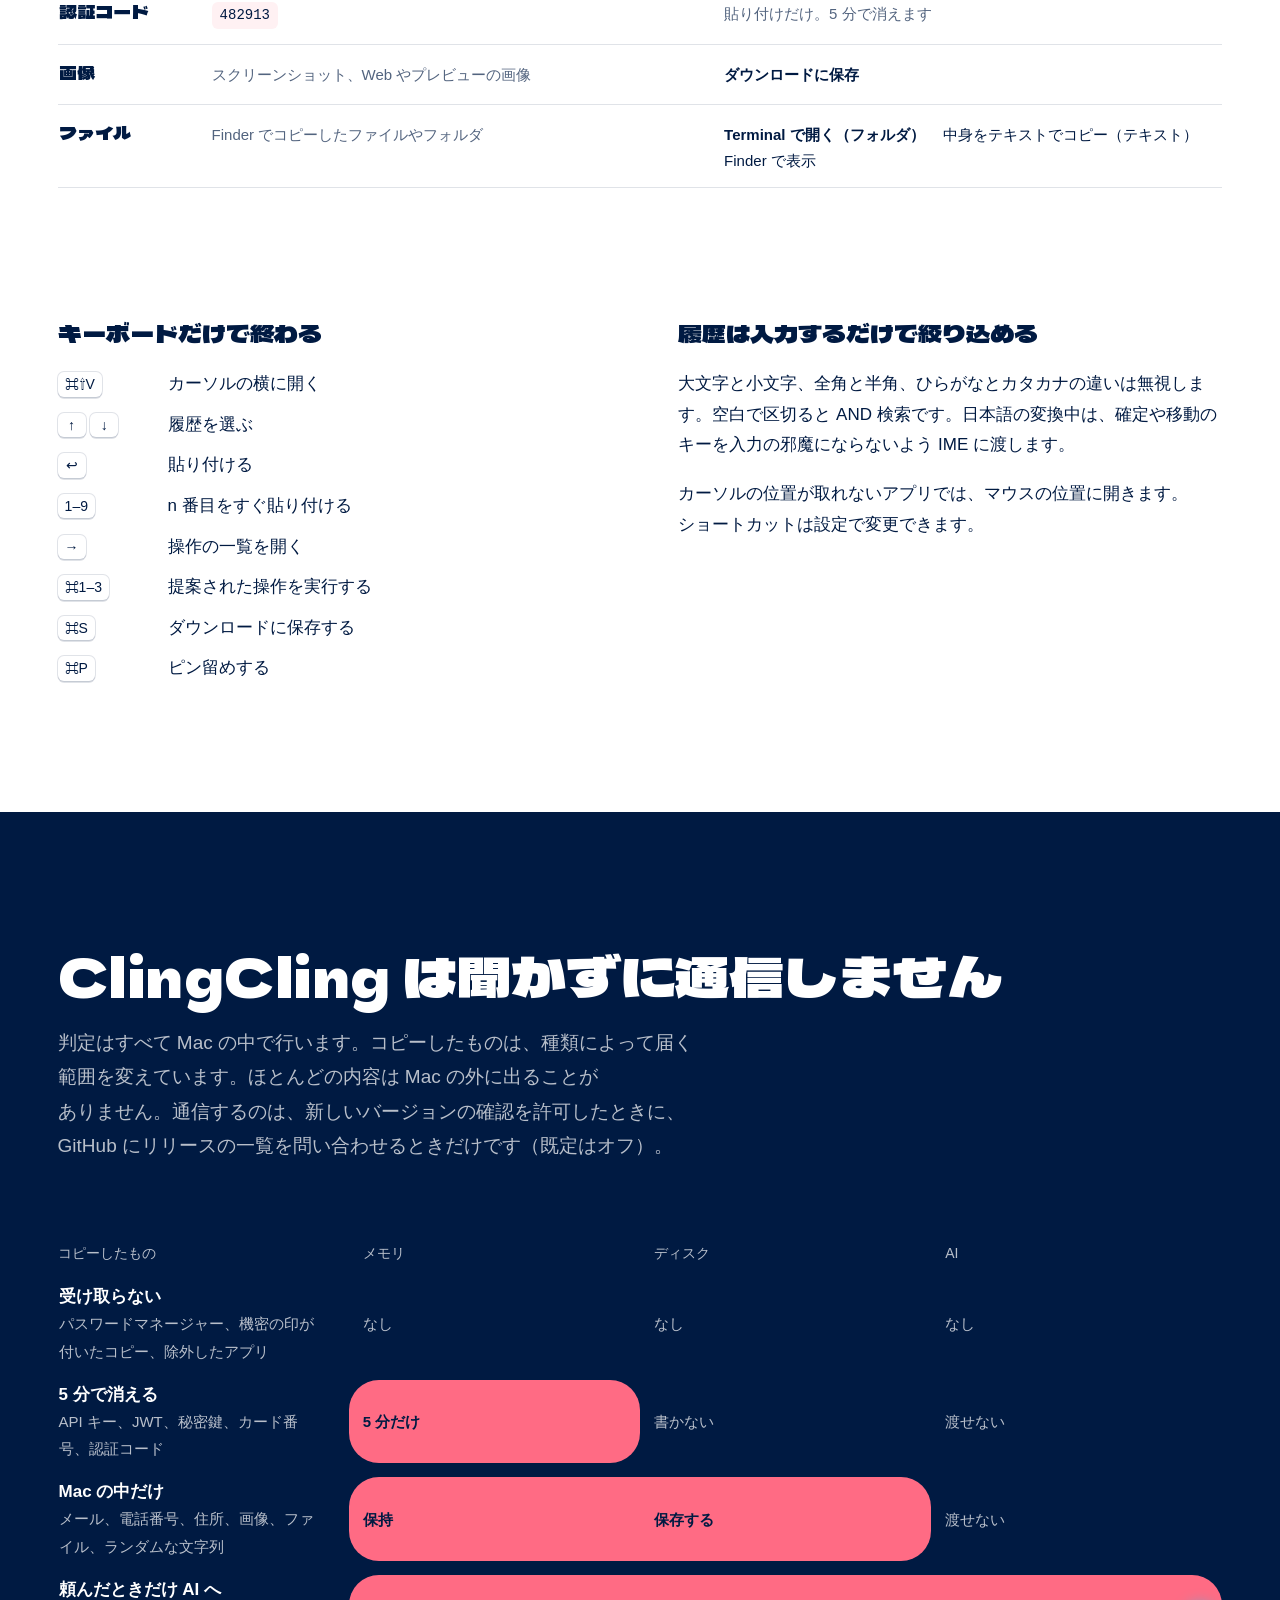
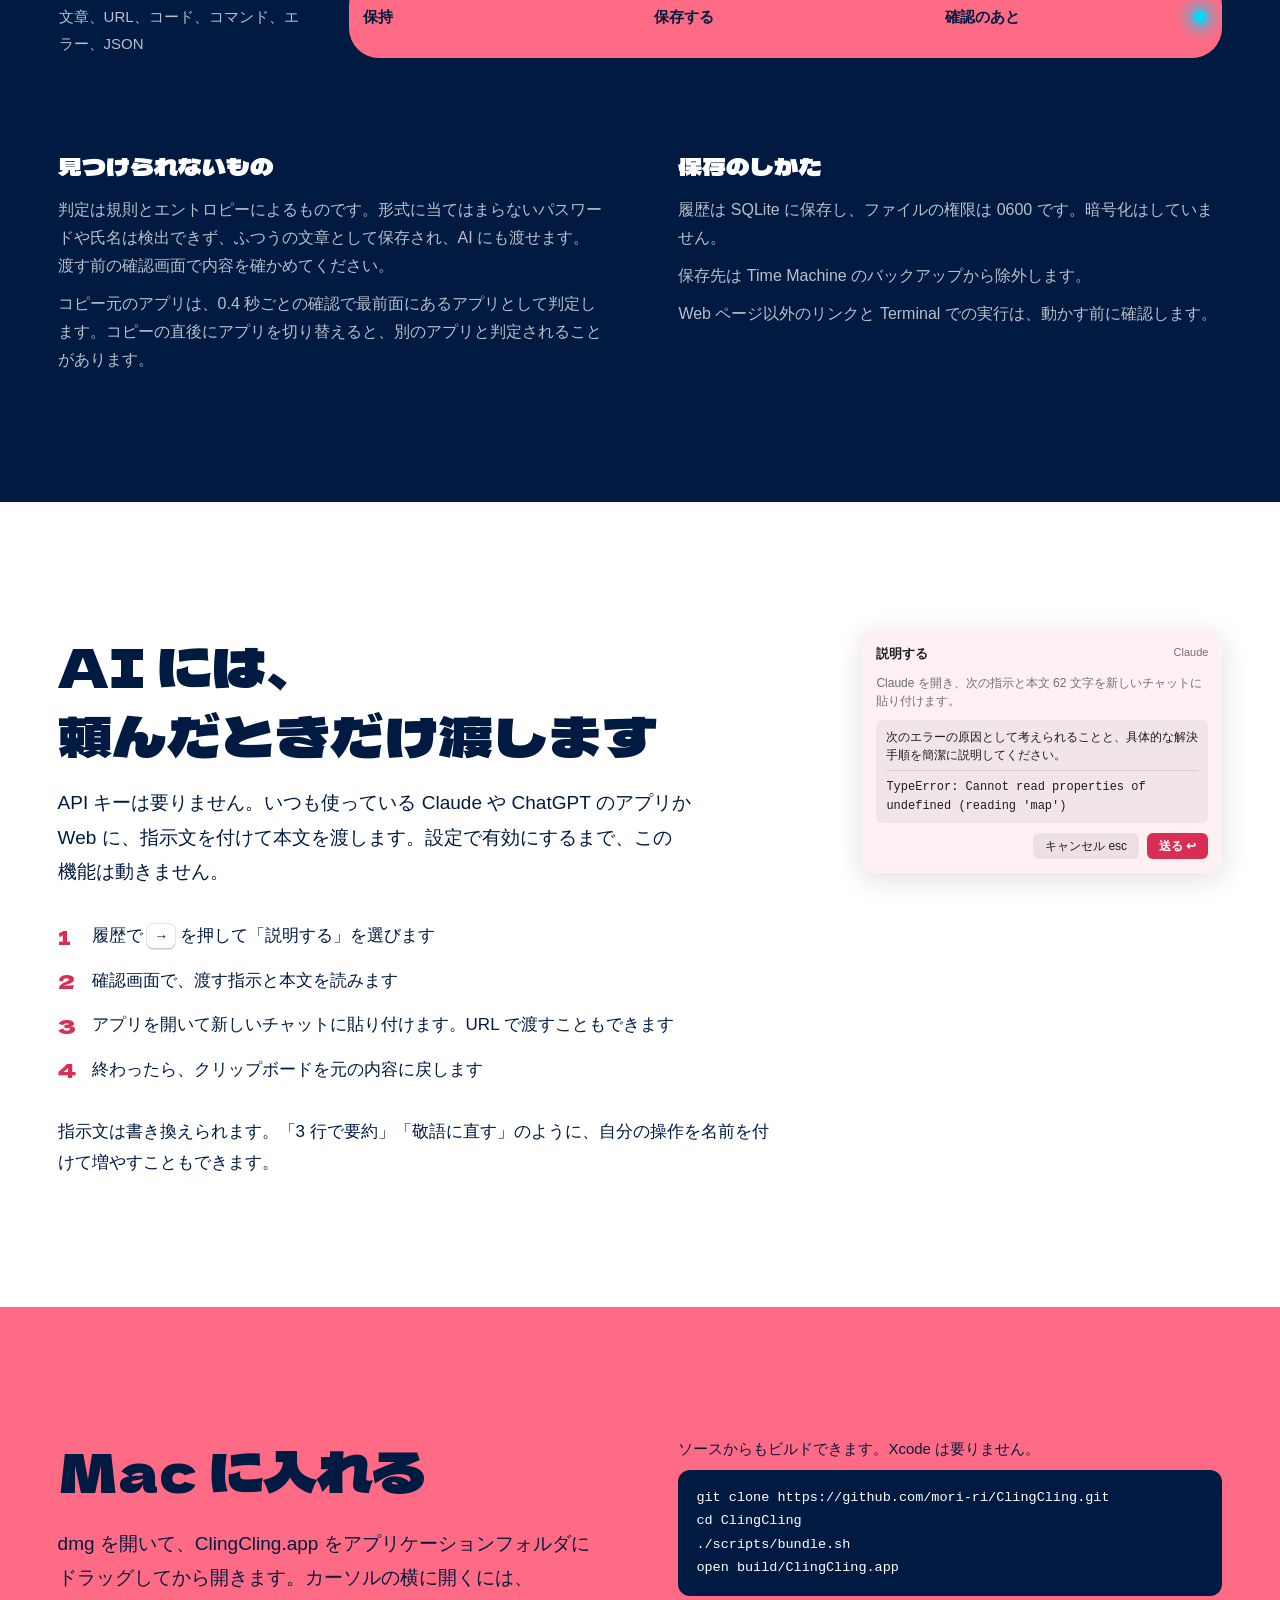
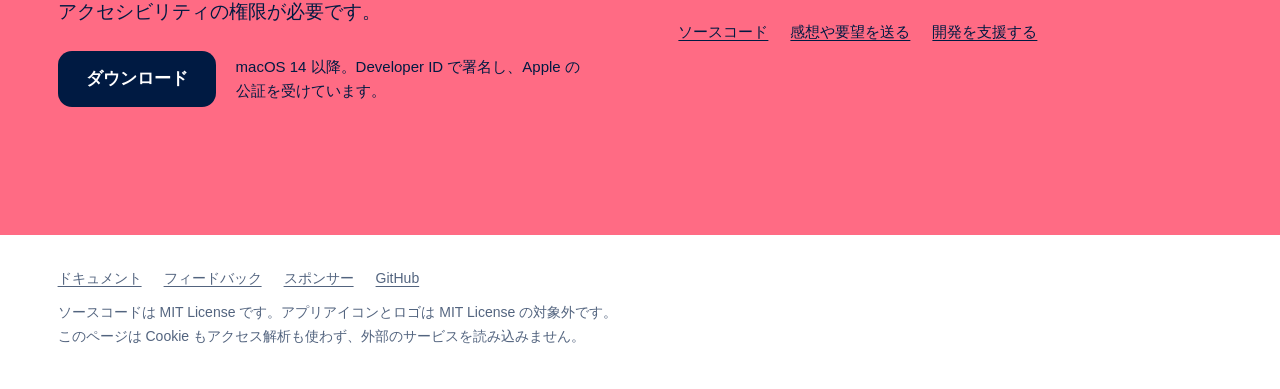
==== commit 3adb6381: "Merge branch 'main' into claude/upbeat-galileo-kt7ibb" ====
--- a/docs/index.html
+++ b/docs/index.html
@@ -199,7 +199,7 @@
   <div class="wrap get-grid">
     <div>
       <h2>Mac に入れる</h2>
-      <p class="lead">zip を展開して、ClingCling.app をアプリケーションフォルダに移動して開きます。カーソルの横に開くには、アクセシビリティの権限が必要です。</p>
+      <p class="lead">dmg を開いて、ClingCling.app をアプリケーションフォルダにドラッグしてから開きます。カーソルの横に開くには、アクセシビリティの権限が必要です。</p>
       <div class="cta">
         <a class="download" href="https://github.com/mori-ri/ClingCling/releases/latest">ダウンロード</a>
         <p>macOS 14 以降。Developer ID で署名し、Apple の公証を受けています。</p>
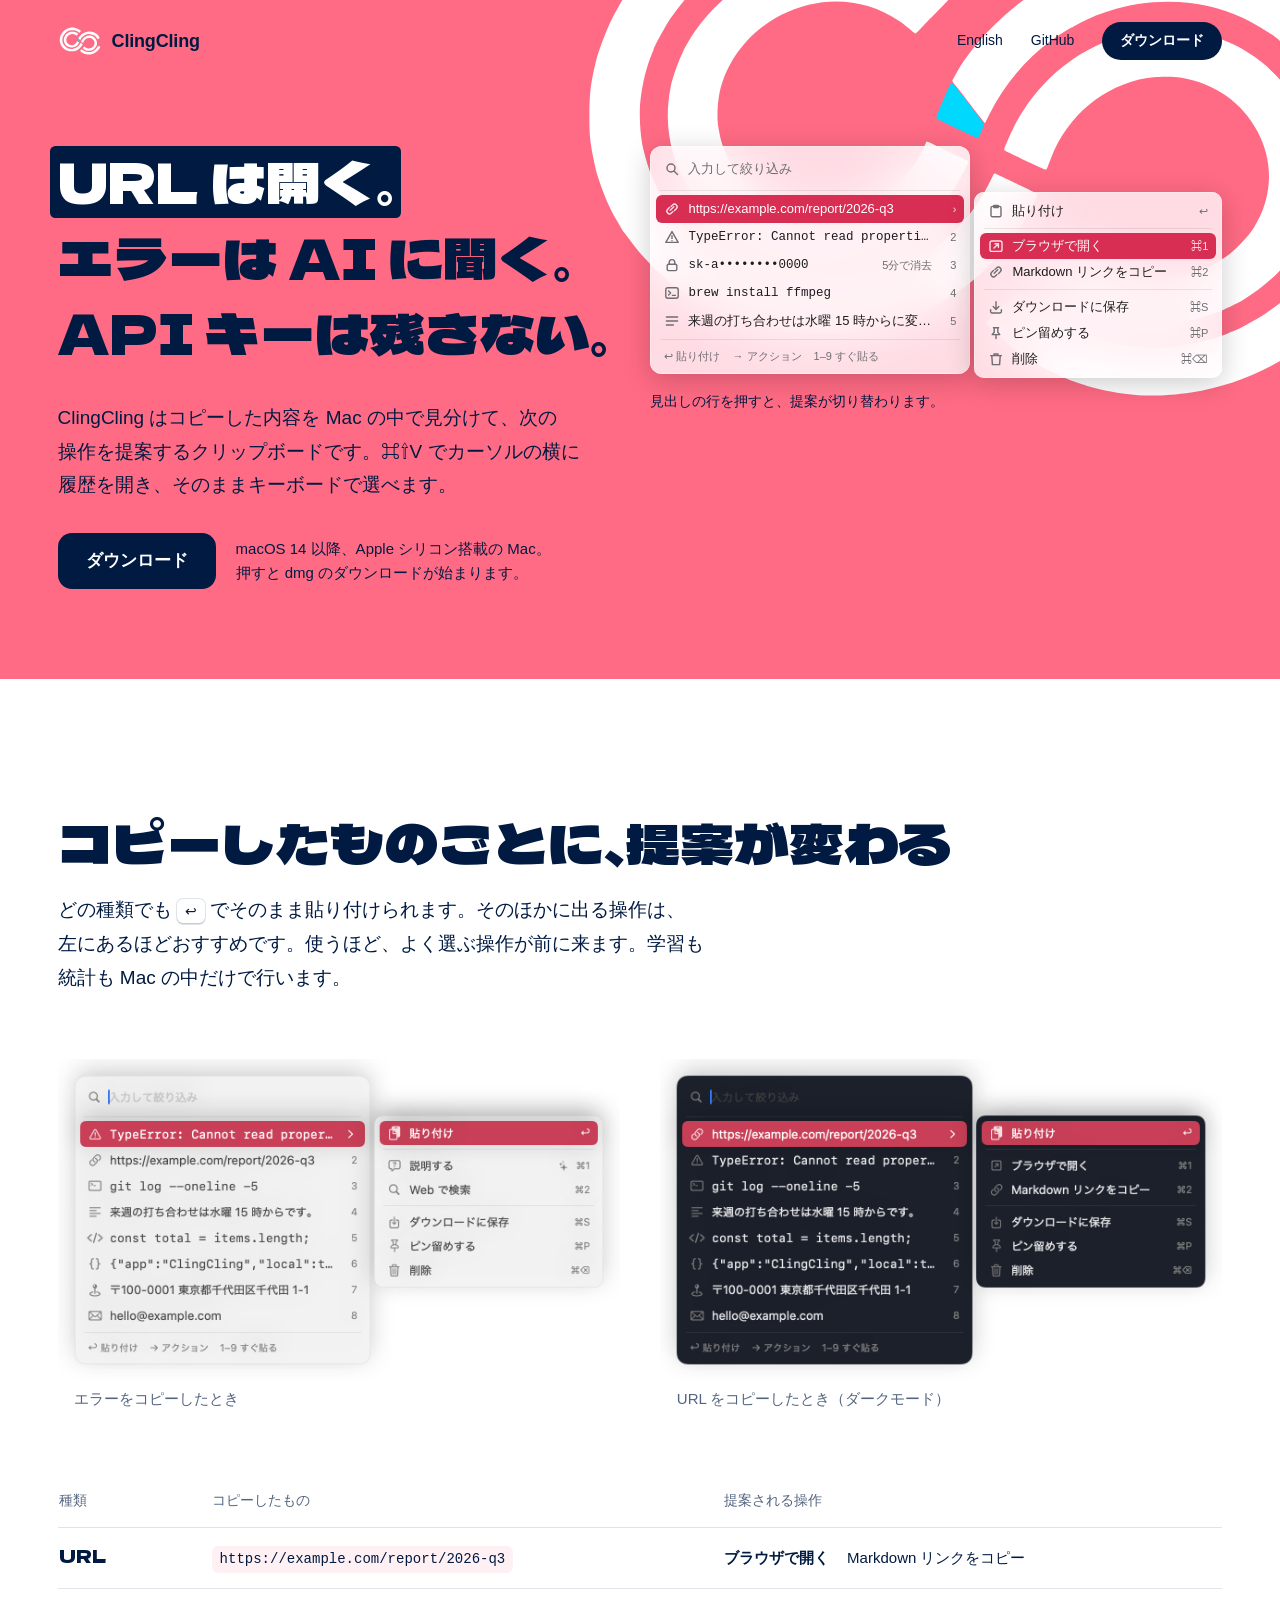
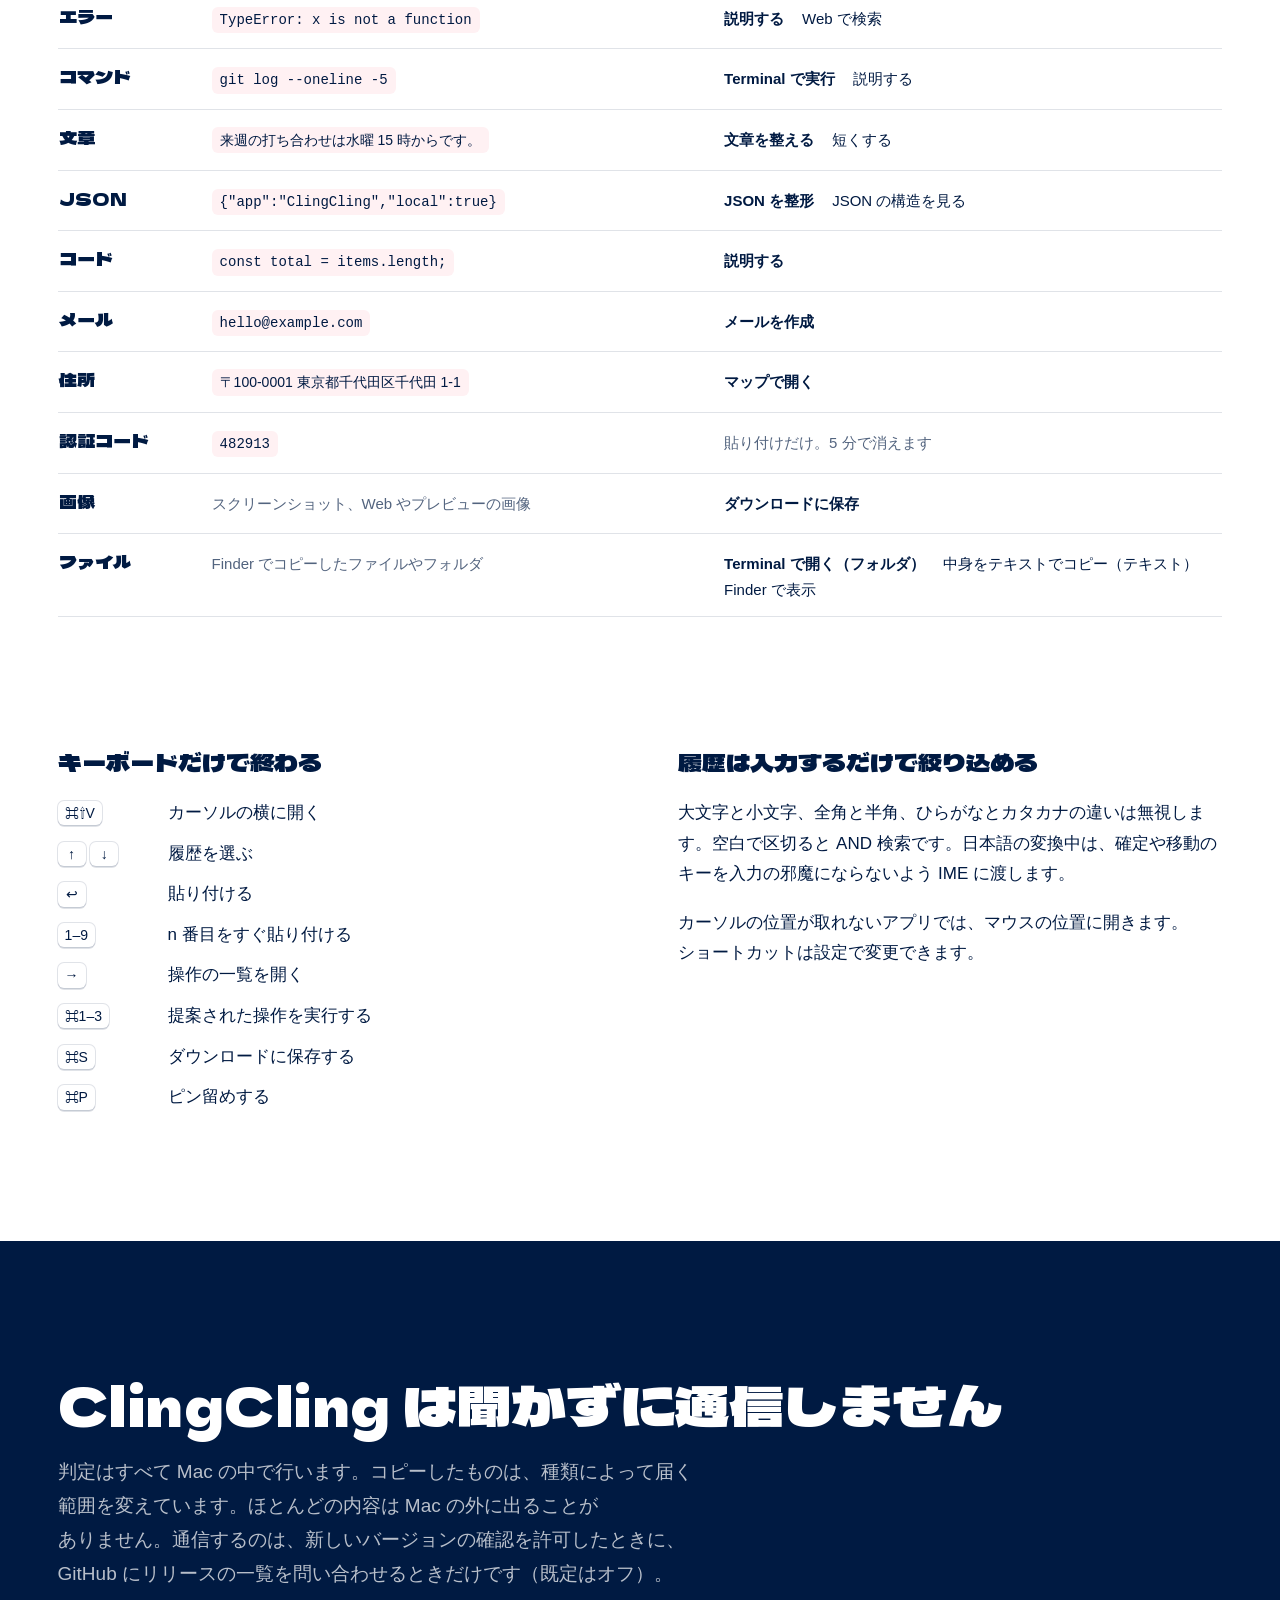
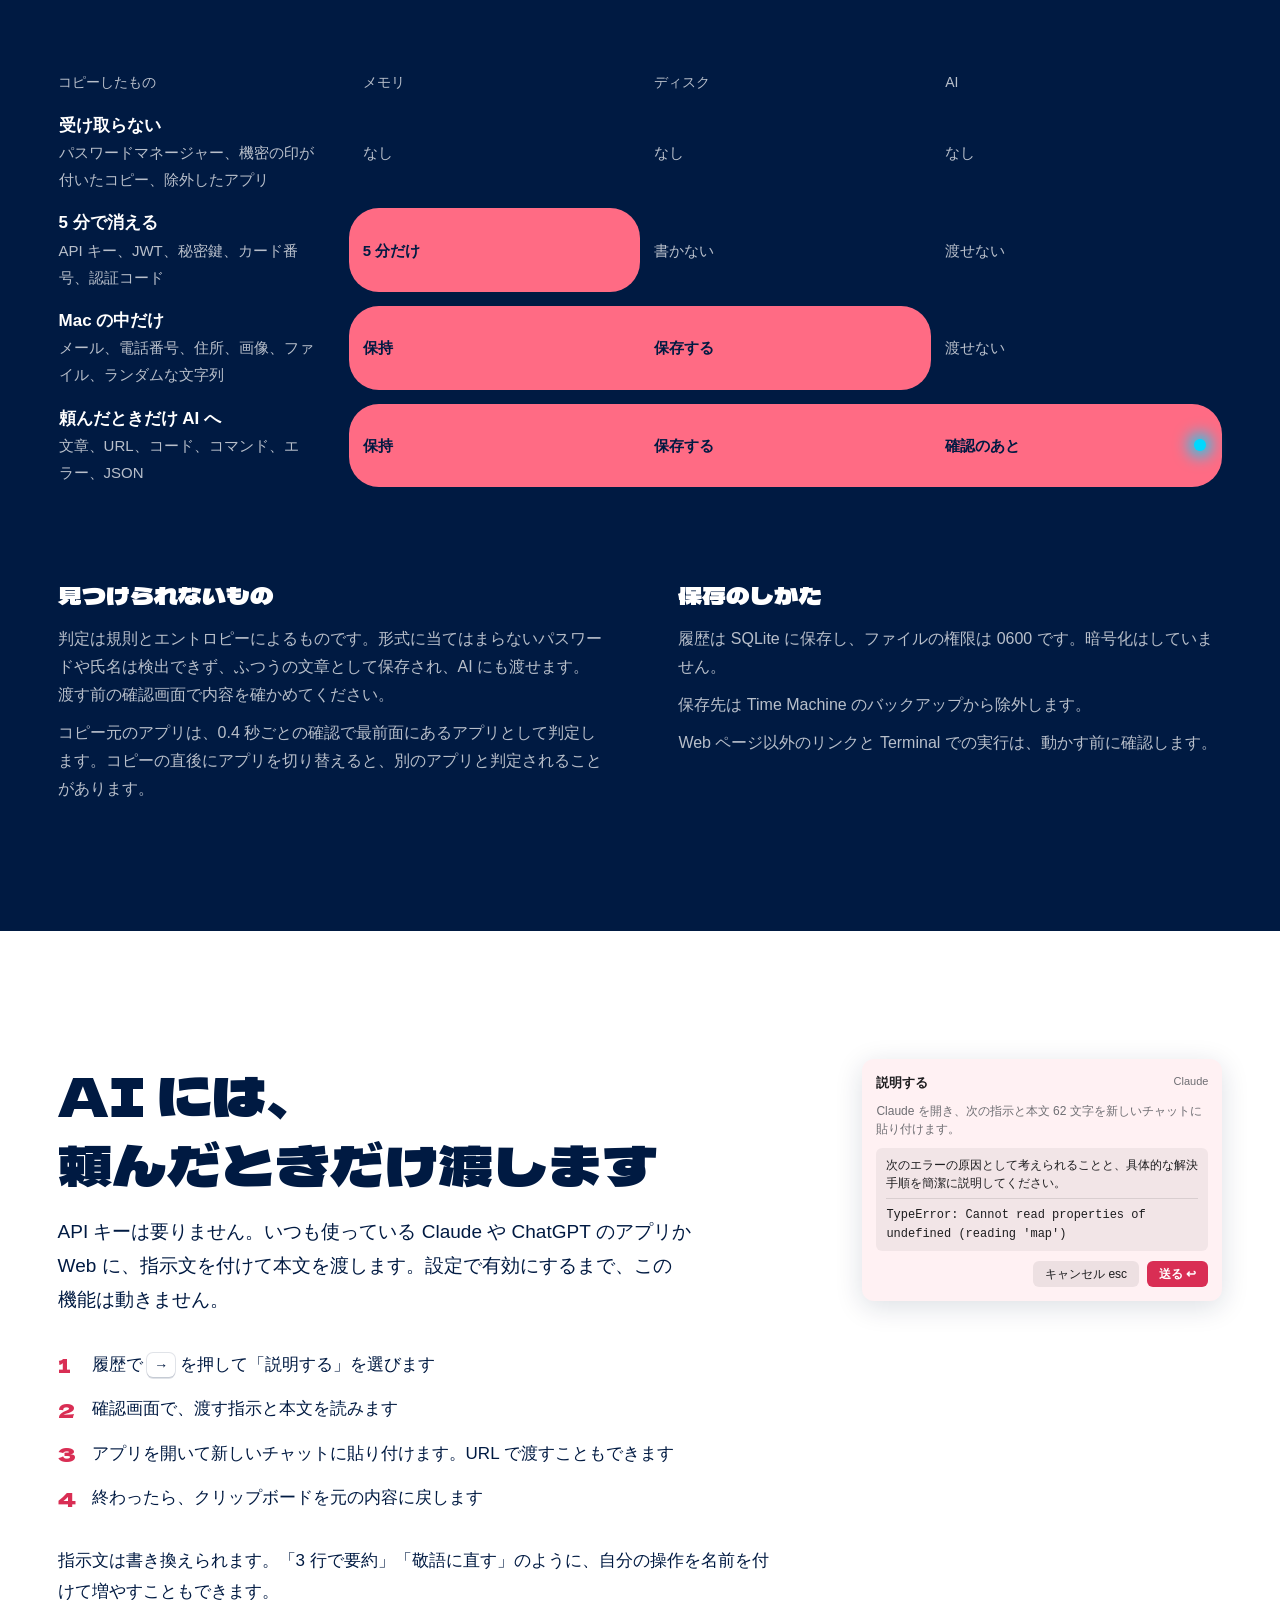
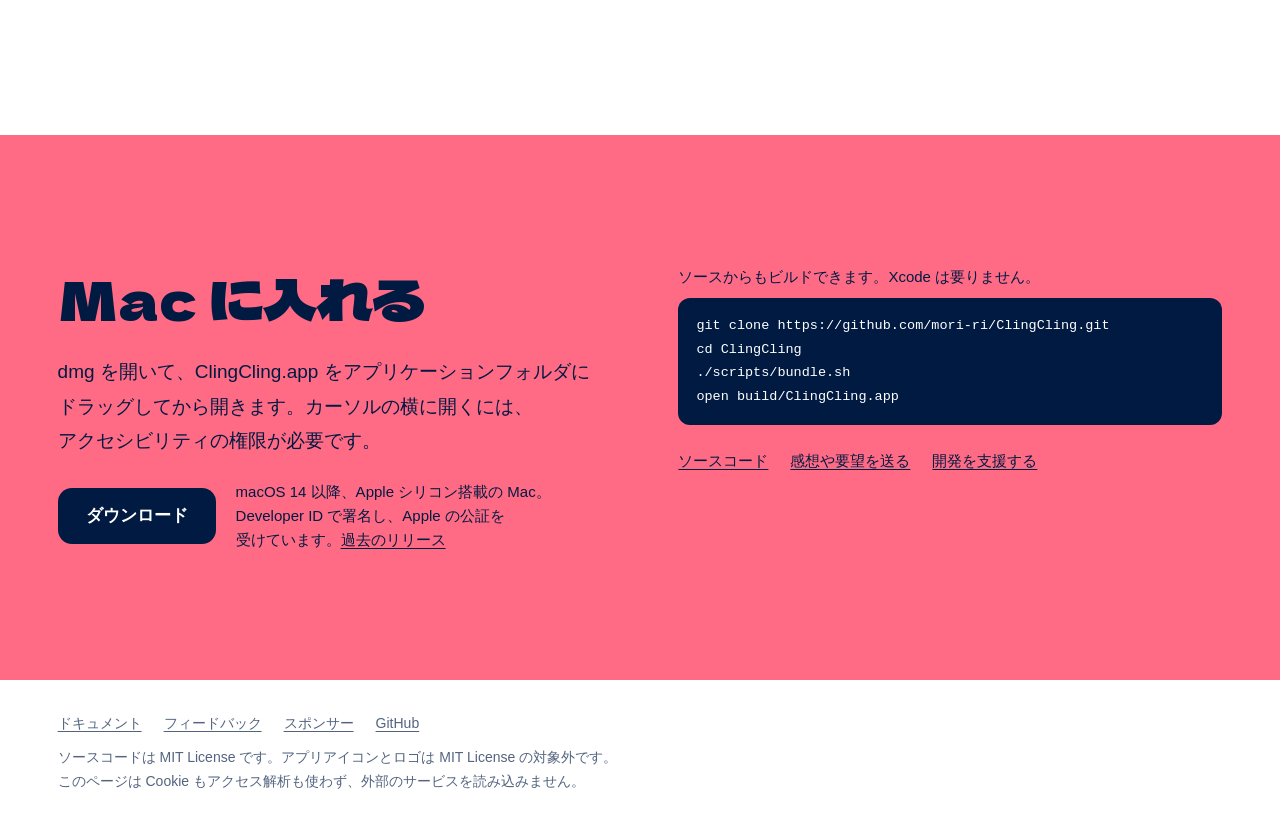
==== commit 6ca70448: "Download the dmg directly from the LP and show real popup screenshots Co-Authored-By: Claude Opus 5." ====
--- a/docs/index.html
+++ b/docs/index.html
@@ -32,7 +32,7 @@
       <nav aria-label="ページ">
         <a href="en/" lang="en" hreflang="en">English</a>
         <a class="optional" href="https://github.com/mori-ri/ClingCling">GitHub</a>
-        <a class="pill" href="https://github.com/mori-ri/ClingCling/releases/latest">ダウンロード</a>
+        <a class="pill" href="https://github.com/mori-ri/ClingCling/releases/latest/download/ClingCling.dmg">ダウンロード</a>
       </nav>
     </div>
 
@@ -45,8 +45,8 @@
         </h1>
         <p class="hero-lead">ClingCling はコピーした内容を Mac の中で見分けて、次の操作を提案するクリップボードです。⌘⇧V でカーソルの横に履歴を開き、そのままキーボードで選べます。</p>
         <div class="cta">
-          <a class="download" href="https://github.com/mori-ri/ClingCling/releases/latest">ダウンロード</a>
-          <p>macOS 14 以降。GitHub の Releases ページが開きます。</p>
+          <a class="download" href="https://github.com/mori-ri/ClingCling/releases/latest/download/ClingCling.dmg">ダウンロード</a>
+          <p>macOS 14 以降、Apple シリコン搭載の Mac。押すと dmg のダウンロードが始まります。</p>
         </div>
       </div>
 
@@ -69,6 +69,17 @@
     <div class="head">
       <h2>コピーしたものごとに、提案が変わる</h2>
       <p class="lead">どの種類でも <kbd>↩</kbd> でそのまま貼り付けられます。そのほかに出る操作は、左にあるほどおすすめです。使うほど、よく選ぶ操作が前に来ます。学習も統計も Mac の中だけで行います。</p>
+    </div>
+
+    <div class="shots">
+      <figure>
+        <img src="assets/shot-error-ja.webp" width="608" height="348" alt="ClingCling のポップアップ。コピーしたエラーを選ぶと、操作の一覧に「説明する」と「Web で検索」が並ぶ。">
+        <figcaption>エラーをコピーしたとき</figcaption>
+      </figure>
+      <figure>
+        <img src="assets/shot-url-ja.webp" width="608" height="348" alt="ダークモードの ClingCling のポップアップ。コピーした URL を選ぶと、操作の一覧に「ブラウザで開く」と「Markdown リンクをコピー」が並ぶ。" loading="lazy">
+        <figcaption>URL をコピーしたとき（ダークモード）</figcaption>
+      </figure>
     </div>
 
     <table class="kinds">
@@ -201,8 +212,8 @@
       <h2>Mac に入れる</h2>
       <p class="lead">dmg を開いて、ClingCling.app をアプリケーションフォルダにドラッグしてから開きます。カーソルの横に開くには、アクセシビリティの権限が必要です。</p>
       <div class="cta">
-        <a class="download" href="https://github.com/mori-ri/ClingCling/releases/latest">ダウンロード</a>
-        <p>macOS 14 以降。Developer ID で署名し、Apple の公証を受けています。</p>
+        <a class="download" href="https://github.com/mori-ri/ClingCling/releases/latest/download/ClingCling.dmg">ダウンロード</a>
+        <p>macOS 14 以降、Apple シリコン搭載の Mac。Developer ID で署名し、Apple の公証を受けています。<a href="https://github.com/mori-ri/ClingCling/releases">過去のリリース</a></p>
       </div>
     </div>
     <div>
--- a/docs/assets/site.css
+++ b/docs/assets/site.css
@@ -501,3 +501,17 @@
   html { scroll-behavior: auto; }
   .say, .download { transition: none; }
 }
+
+/* ── 実際の画面 ──
+   画像は DEBUG ビルドの CLINGCLING_SNAPSHOT で書き出したもの（CLAUDE.md）。周りの透明な余白に影が入っている */
+
+.shots {
+  display: grid;
+  grid-template-columns: repeat(auto-fit, minmax(min(100%, 400px), 1fr));
+  gap: 28px 40px;
+  margin-bottom: clamp(48px, 6vw, 80px);
+}
+.shots figure { display: grid; gap: 6px; align-content: start; min-width: 0; }
+.shots img { width: 100%; height: auto; }
+/* 画像の余白の分だけ寄せて、ポップアップの左端にそろえる */
+.shots figcaption { padding-left: 3%; color: var(--navy-soft); font-size: 15px; line-height: 1.6; }
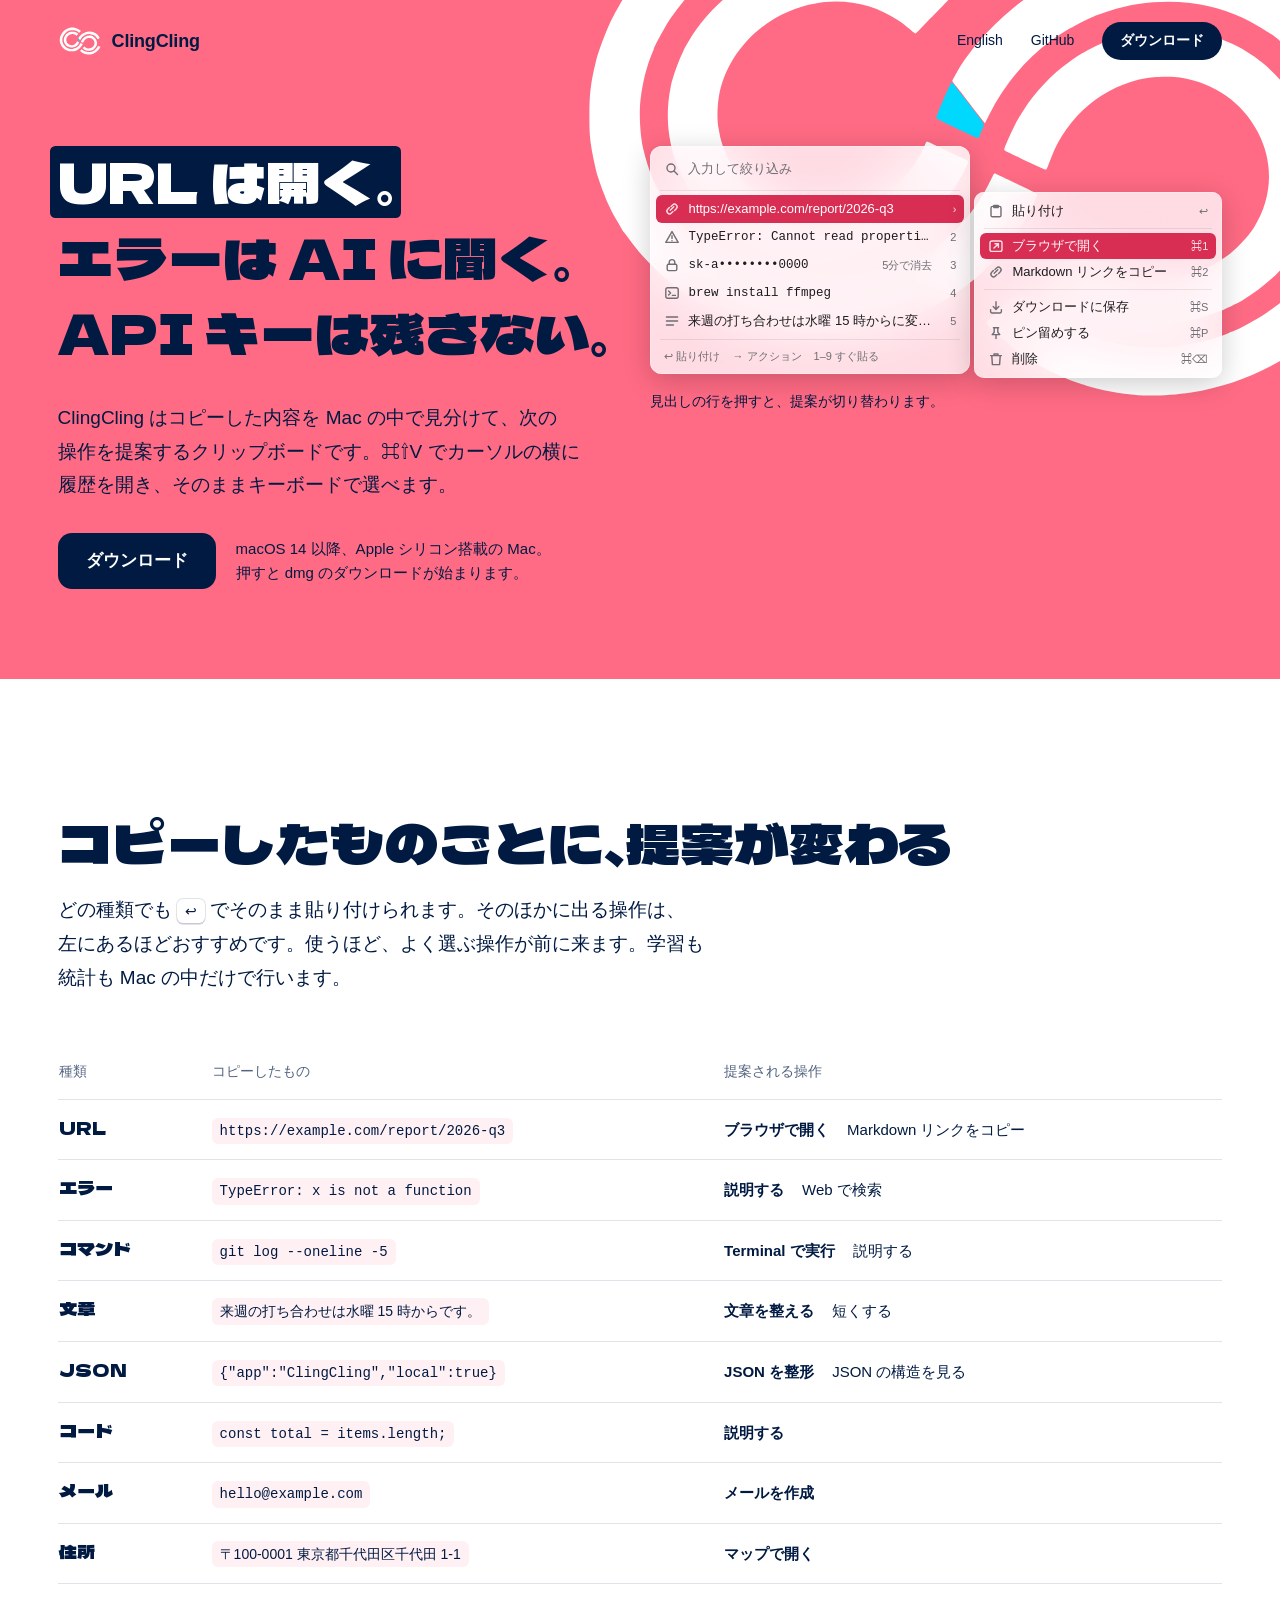
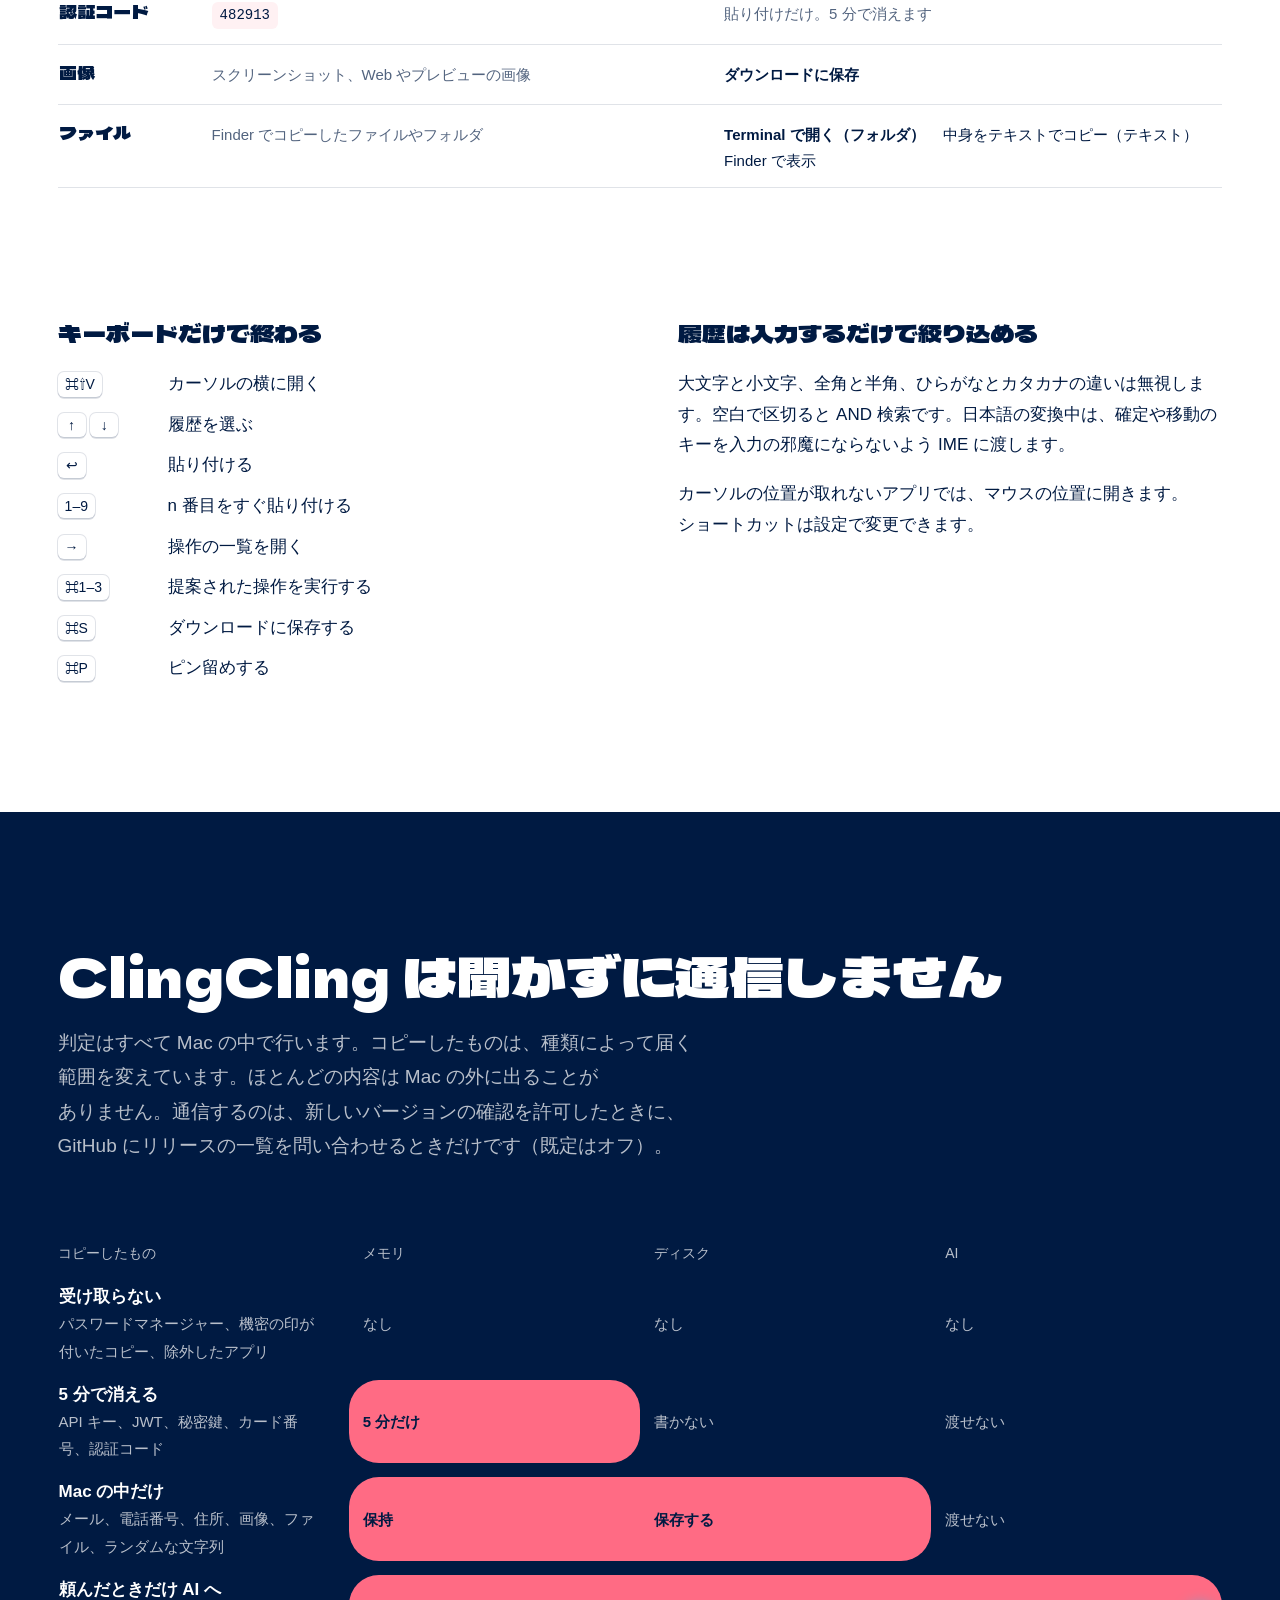
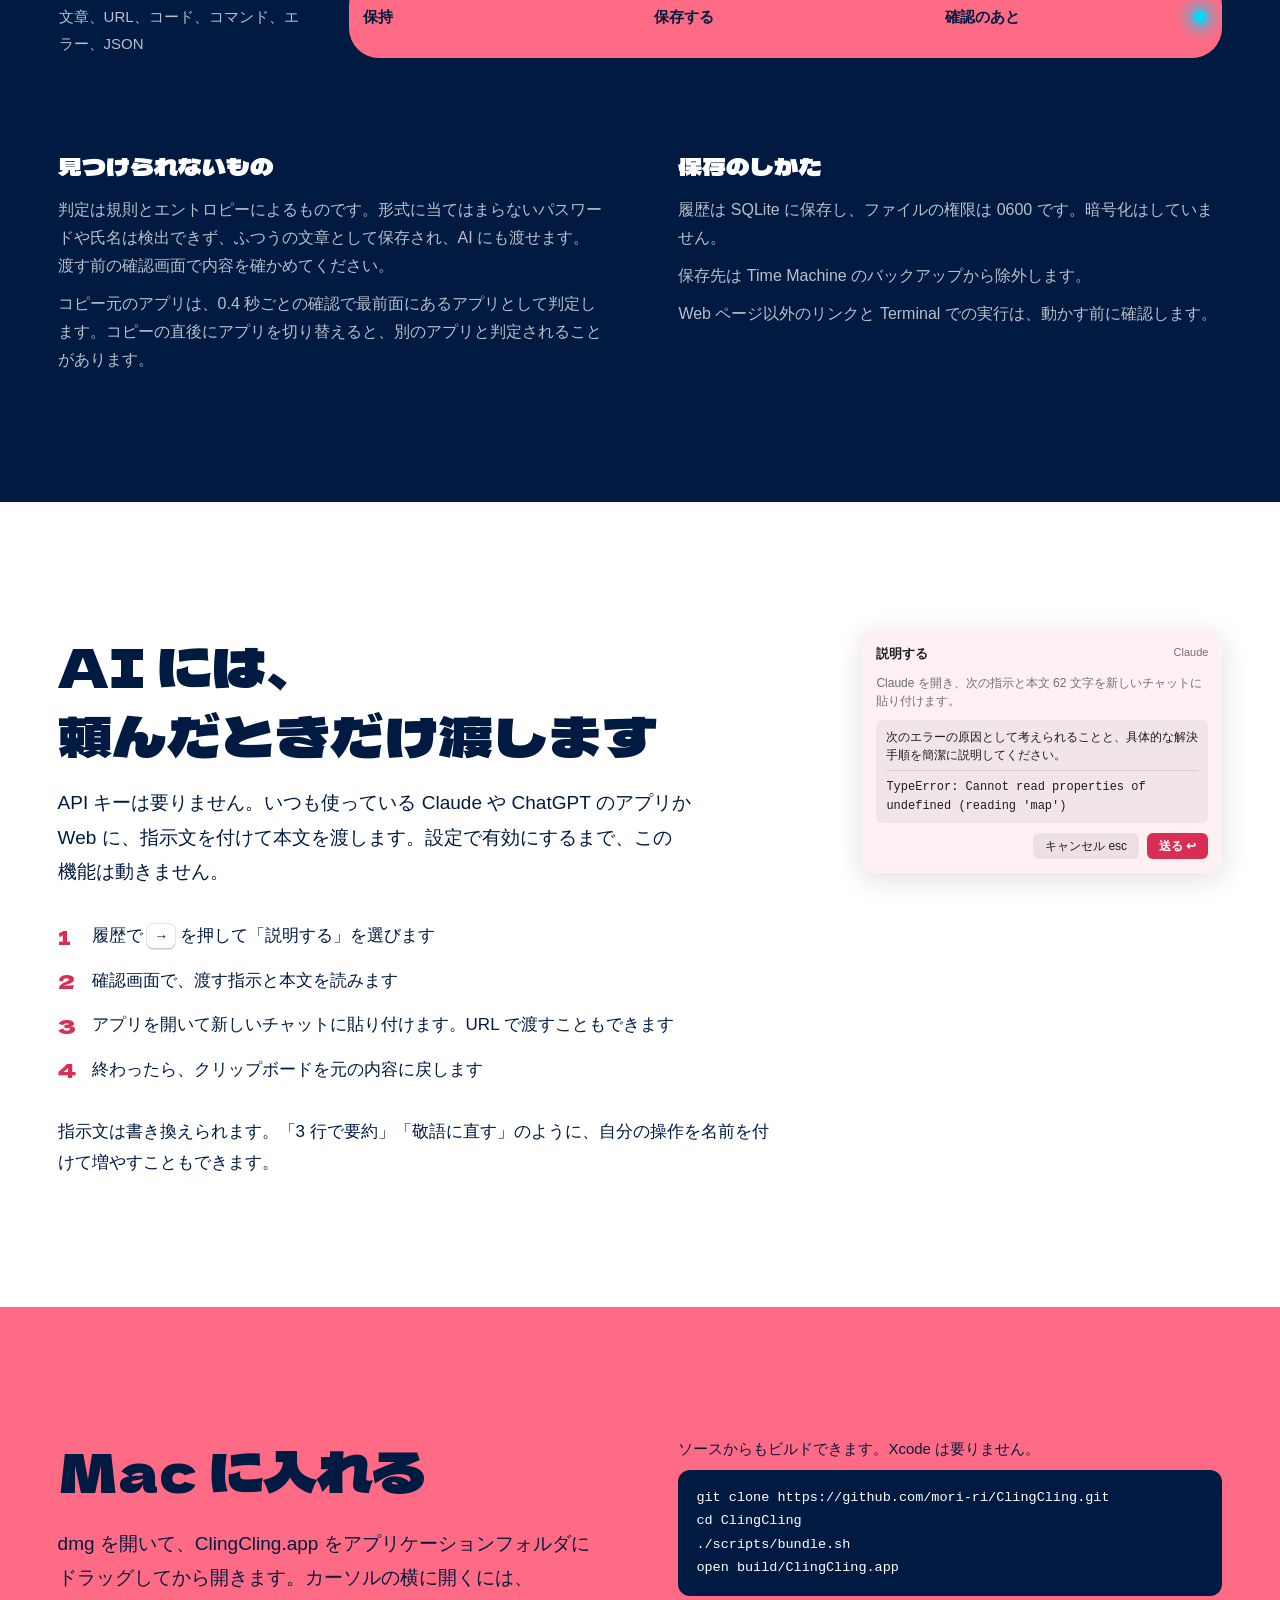
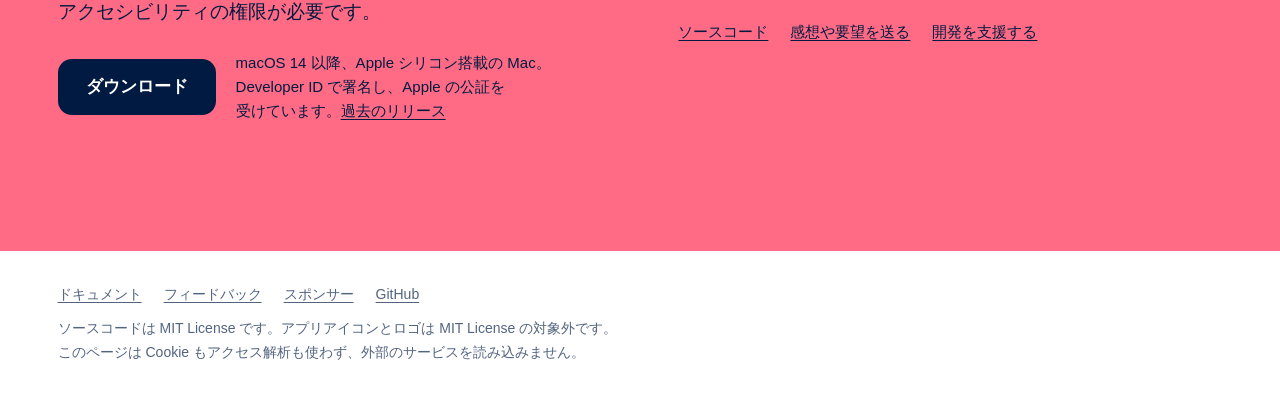
==== commit 2a1d72f7: "Remove popup screenshots from the LP Co-Authored-By: Claude Opus 5.5 <noreply@anthropic.com>" ====
--- a/docs/index.html
+++ b/docs/index.html
@@ -71,17 +71,6 @@
       <p class="lead">どの種類でも <kbd>↩</kbd> でそのまま貼り付けられます。そのほかに出る操作は、左にあるほどおすすめです。使うほど、よく選ぶ操作が前に来ます。学習も統計も Mac の中だけで行います。</p>
     </div>
 
-    <div class="shots">
-      <figure>
-        <img src="assets/shot-error-ja.webp" width="608" height="348" alt="ClingCling のポップアップ。コピーしたエラーを選ぶと、操作の一覧に「説明する」と「Web で検索」が並ぶ。">
-        <figcaption>エラーをコピーしたとき</figcaption>
-      </figure>
-      <figure>
-        <img src="assets/shot-url-ja.webp" width="608" height="348" alt="ダークモードの ClingCling のポップアップ。コピーした URL を選ぶと、操作の一覧に「ブラウザで開く」と「Markdown リンクをコピー」が並ぶ。" loading="lazy">
-        <figcaption>URL をコピーしたとき（ダークモード）</figcaption>
-      </figure>
-    </div>
-
     <table class="kinds">
       <thead>
         <tr><th scope="col">種類</th><th scope="col">コピーしたもの</th><th scope="col">提案される操作</th></tr>
--- a/docs/assets/site.css
+++ b/docs/assets/site.css
@@ -501,17 +501,3 @@
   html { scroll-behavior: auto; }
   .say, .download { transition: none; }
 }
-
-/* ── 実際の画面 ──
-   画像は DEBUG ビルドの CLINGCLING_SNAPSHOT で書き出したもの（CLAUDE.md）。周りの透明な余白に影が入っている */
-
-.shots {
-  display: grid;
-  grid-template-columns: repeat(auto-fit, minmax(min(100%, 400px), 1fr));
-  gap: 28px 40px;
-  margin-bottom: clamp(48px, 6vw, 80px);
-}
-.shots figure { display: grid; gap: 6px; align-content: start; min-width: 0; }
-.shots img { width: 100%; height: auto; }
-/* 画像の余白の分だけ寄せて、ポップアップの左端にそろえる */
-.shots figcaption { padding-left: 3%; color: var(--navy-soft); font-size: 15px; line-height: 1.6; }
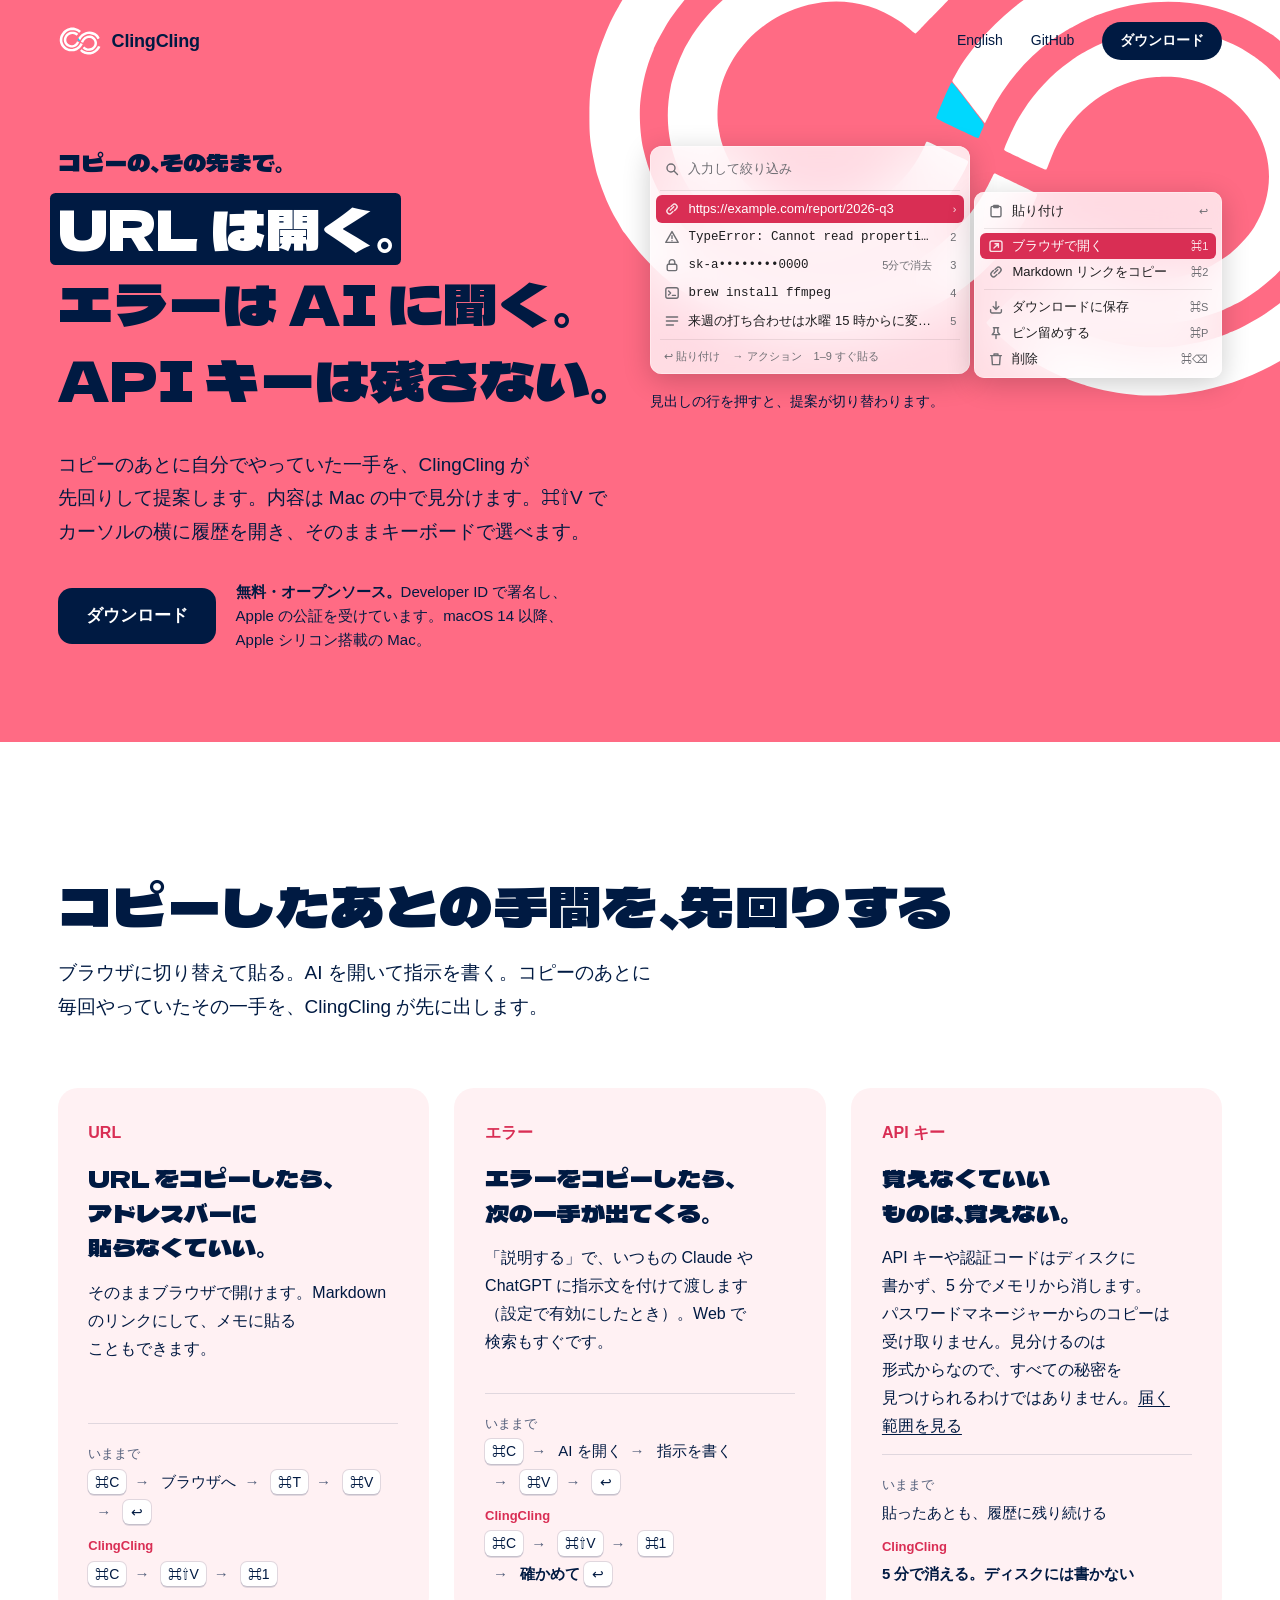
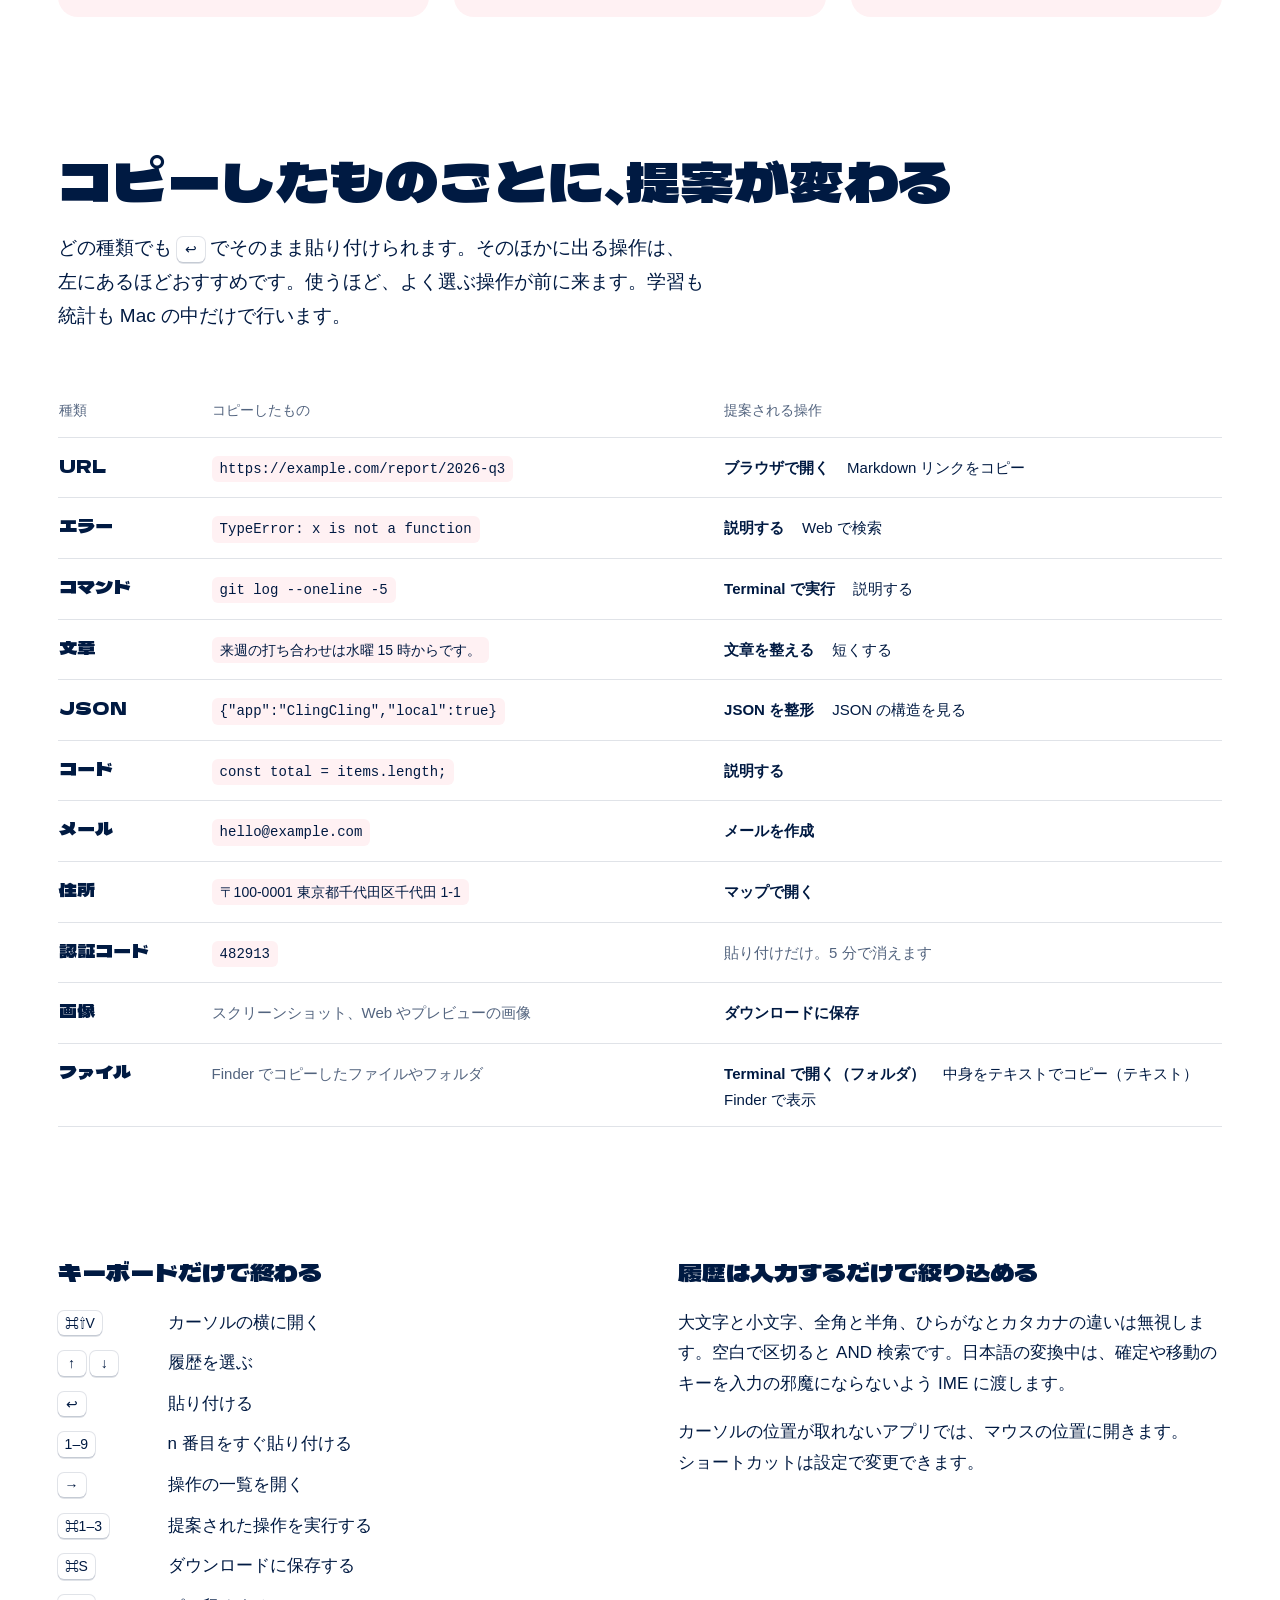
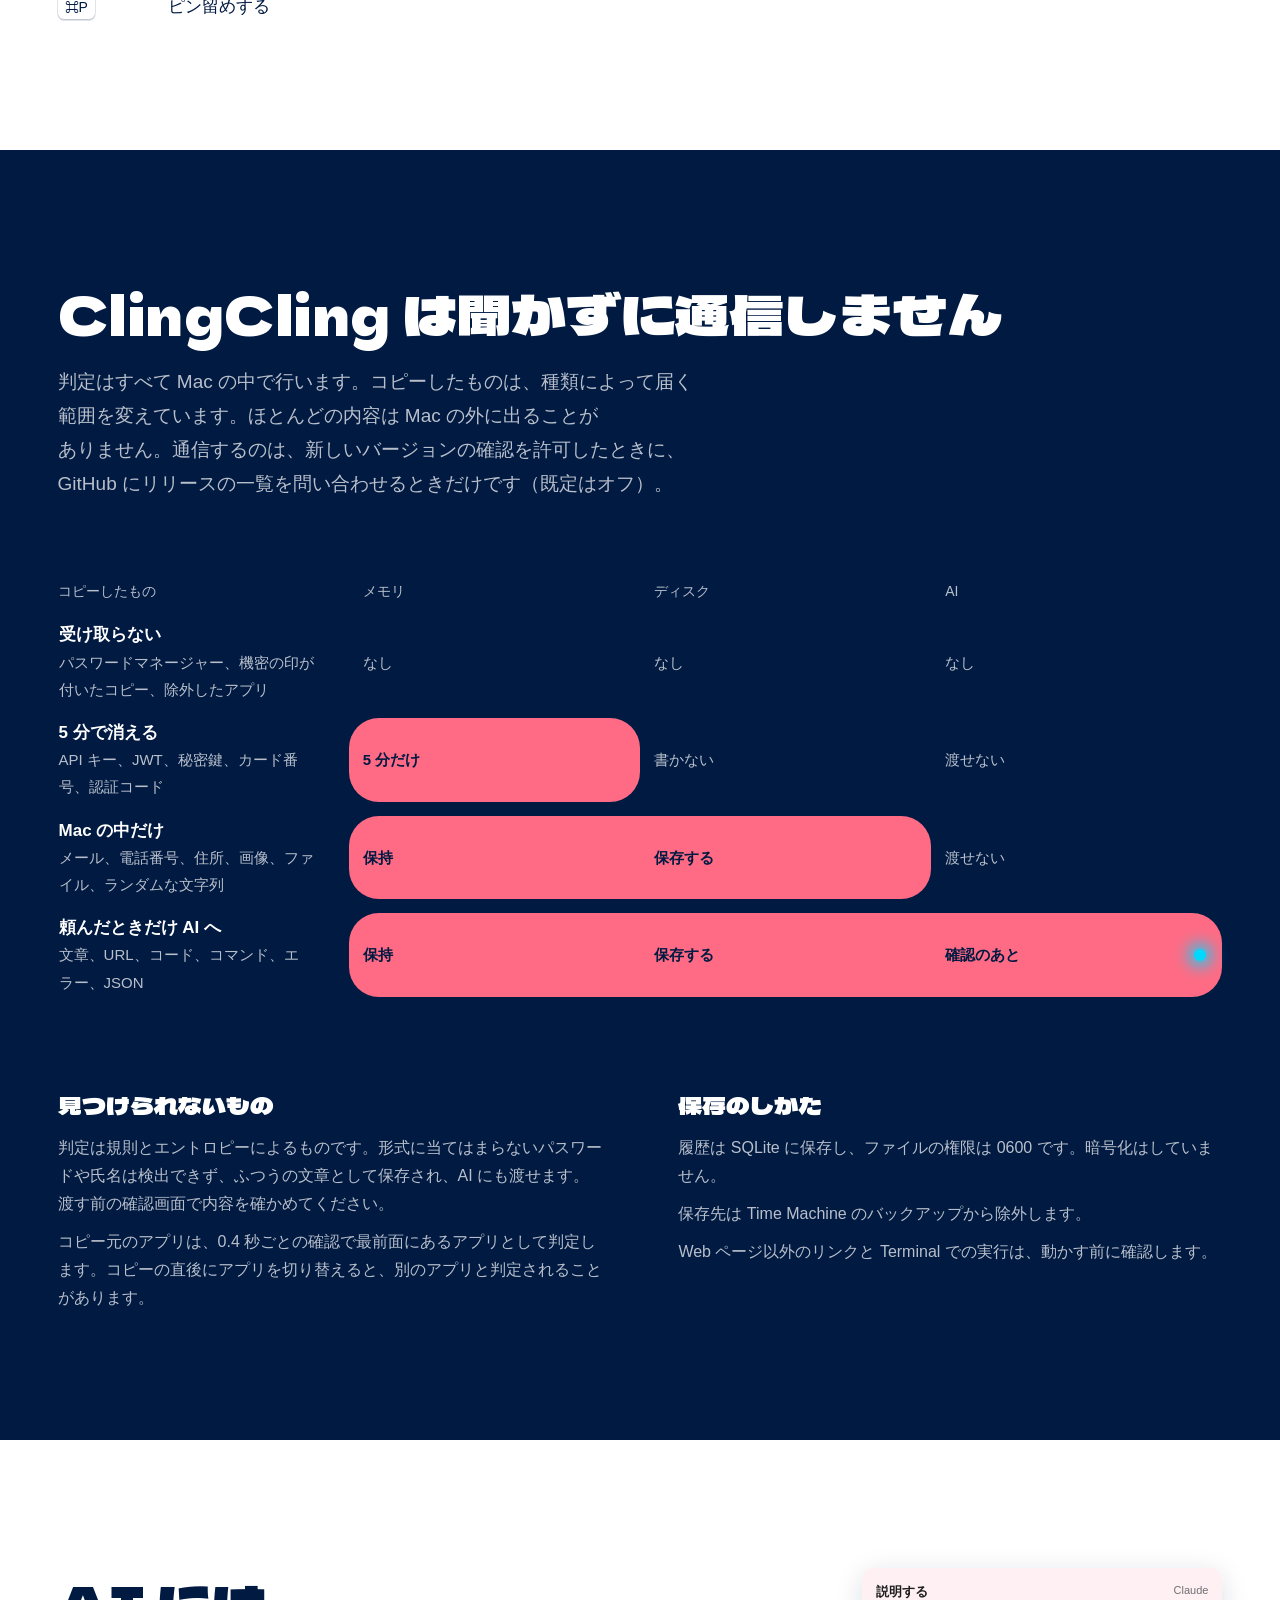
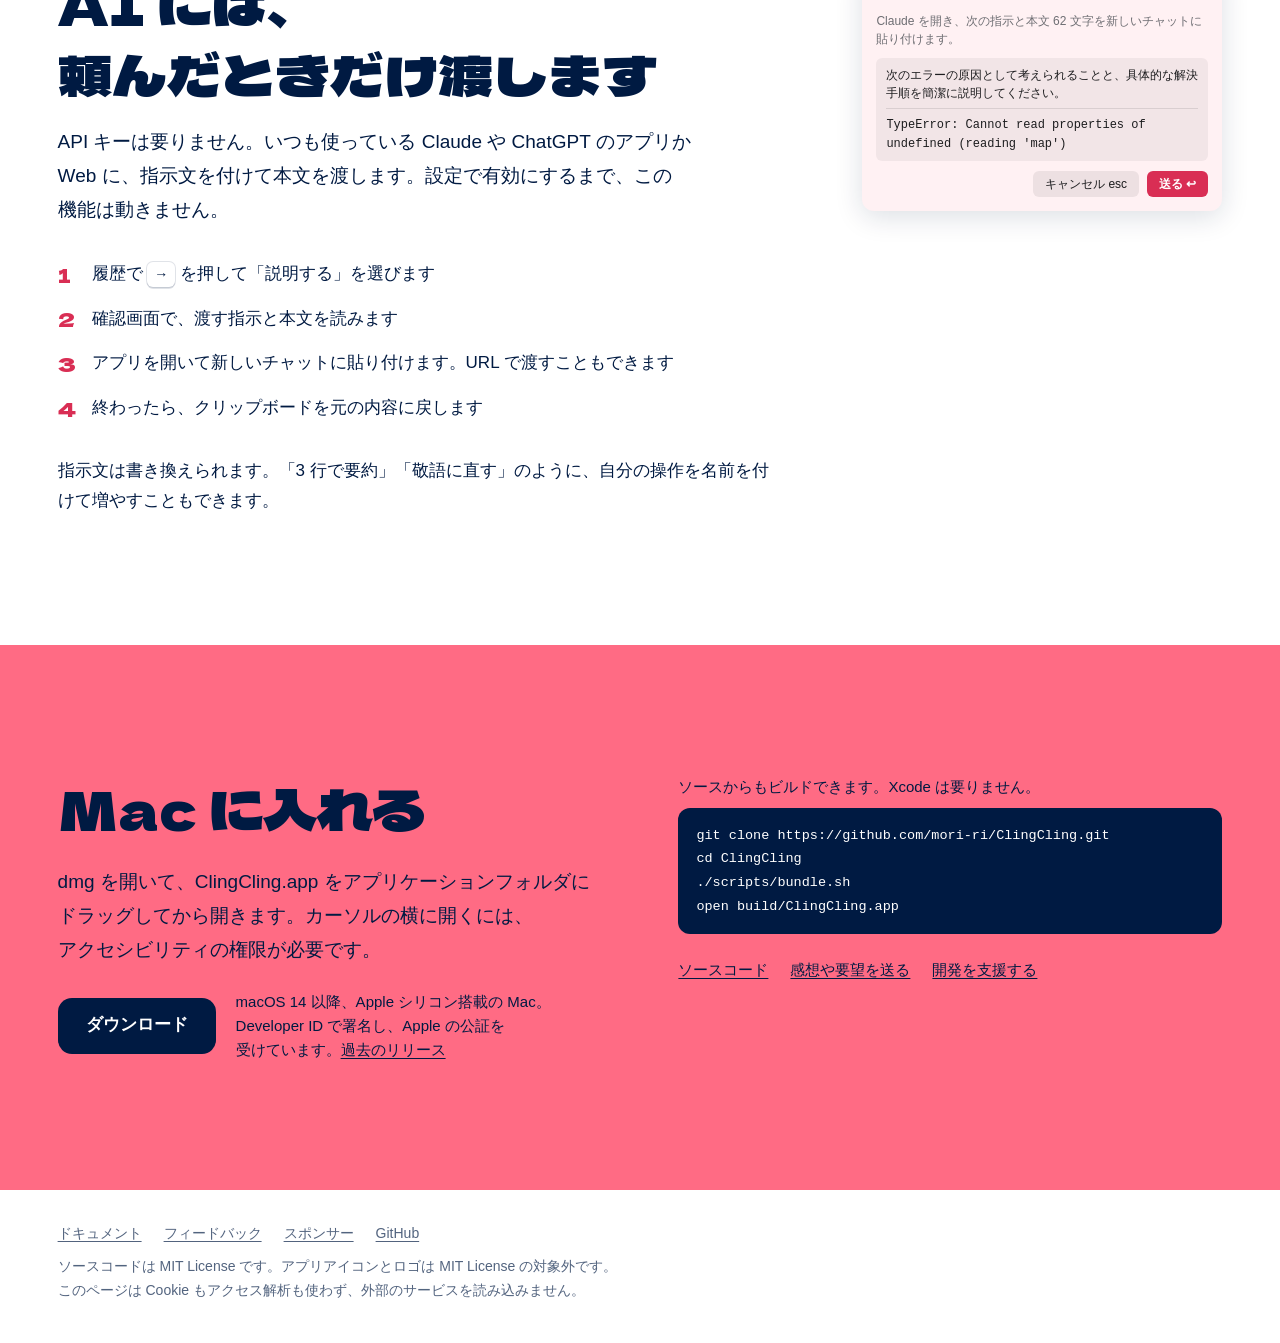
==== commit 6aab2e38: "LP: コピーのあとの体験を先に伝える - ヒーローの見出しの上に「コピーの、その先まで。」を置き、リードを体験の言葉に直す - ヒーローのダウンロードの横に、無料・オープンソースと署名・公証を出す " ====
--- a/docs/index.html
+++ b/docs/index.html
@@ -39,14 +39,15 @@
     <div class="hero-grid">
       <div class="hero-copy">
         <h1>
+          <span class="tagline">コピーの、その先まで。</span>
           <button class="say" type="button" aria-pressed="true">URL は開く。</button>
           <button class="say" type="button" aria-pressed="false">エラーは AI に聞く。</button>
           <button class="say" type="button" aria-pressed="false">API キーは残さない。</button>
         </h1>
-        <p class="hero-lead">ClingCling はコピーした内容を Mac の中で見分けて、次の操作を提案するクリップボードです。⌘⇧V でカーソルの横に履歴を開き、そのままキーボードで選べます。</p>
+        <p class="hero-lead">コピーのあとに自分でやっていた一手を、ClingCling が先回りして提案します。内容は Mac の中で見分けます。⌘⇧V でカーソルの横に履歴を開き、そのままキーボードで選べます。</p>
         <div class="cta">
           <a class="download" href="https://github.com/mori-ri/ClingCling/releases/latest/download/ClingCling.dmg">ダウンロード</a>
-          <p>macOS 14 以降、Apple シリコン搭載の Mac。押すと dmg のダウンロードが始まります。</p>
+          <p><b>無料・オープンソース。</b>Developer ID で署名し、Apple の公証を受けています。macOS 14 以降、Apple シリコン搭載の Mac。</p>
         </div>
       </div>
 
@@ -63,6 +64,47 @@
 </header>
 
 <main id="main">
+
+<section class="band cases" id="cases">
+  <div class="wrap">
+    <div class="head">
+      <h2>コピーしたあとの手間を、先回りする</h2>
+      <p class="lead">ブラウザに切り替えて貼る。AI を開いて指示を書く。コピーのあとに毎回やっていたその一手を、ClingCling が先に出します。</p>
+    </div>
+
+    <div class="case-grid">
+      <article class="case">
+        <p class="case-kind">URL</p>
+        <h3>URL をコピーしたら、アドレスバーに貼らなくていい。</h3>
+        <p>そのままブラウザで開けます。Markdown のリンクにして、メモに貼ることもできます。</p>
+        <dl class="flow">
+          <div><dt>いままで</dt><dd><ol class="seq"><li><kbd>⌘C</kbd></li><li>ブラウザへ</li><li><kbd>⌘T</kbd></li><li><kbd>⌘V</kbd></li><li><kbd>↩</kbd></li></ol></dd></div>
+          <div class="now"><dt>ClingCling</dt><dd><ol class="seq"><li><kbd>⌘C</kbd></li><li><kbd>⌘⇧V</kbd></li><li><kbd>⌘1</kbd></li></ol></dd></div>
+        </dl>
+      </article>
+
+      <article class="case">
+        <p class="case-kind">エラー</p>
+        <h3>エラーをコピーしたら、次の一手が出てくる。</h3>
+        <p>「説明する」で、いつもの Claude や ChatGPT に指示文を付けて渡します（設定で有効にしたとき）。Web で検索もすぐです。</p>
+        <dl class="flow">
+          <div><dt>いままで</dt><dd><ol class="seq"><li><kbd>⌘C</kbd></li><li>AI を開く</li><li>指示を書く</li><li><kbd>⌘V</kbd></li><li><kbd>↩</kbd></li></ol></dd></div>
+          <div class="now"><dt>ClingCling</dt><dd><ol class="seq"><li><kbd>⌘C</kbd></li><li><kbd>⌘⇧V</kbd></li><li><kbd>⌘1</kbd></li><li>確かめて <kbd>↩</kbd></li></ol></dd></div>
+        </dl>
+      </article>
+
+      <article class="case">
+        <p class="case-kind">API キー</p>
+        <h3>覚えなくていいものは、覚えない。</h3>
+        <p>API キーや認証コードはディスクに書かず、5 分でメモリから消します。パスワードマネージャーからのコピーは受け取りません。見分けるのは形式からなので、すべての秘密を見つけられるわけではありません。<a href="#privacy">届く範囲を見る</a></p>
+        <dl class="flow">
+          <div><dt>いままで</dt><dd>貼ったあとも、履歴に残り続ける</dd></div>
+          <div class="now"><dt>ClingCling</dt><dd>5 分で消える。ディスクには書かない</dd></div>
+        </dl>
+      </article>
+    </div>
+  </div>
+</section>
 
 <section class="band" id="kinds">
   <div class="wrap">
--- a/docs/assets/site.css
+++ b/docs/assets/site.css
@@ -117,6 +117,7 @@
   align-items: center;
   gap: 12px 20px;
 }
+.cta p b { font-weight: 600; }
 .cta p { font-size: 15px; line-height: 1.6; max-width: 24em; text-wrap: pretty; word-break: auto-phrase; }
 
 /* ── ヒーロー ── */
@@ -204,6 +205,14 @@
 
 /* 見出しの 3 行は、そのままポップアップの切り替えになっている。
    選んだ行は、テキストを選択したときのように反転する */
+/* 3 行の上に置く、体験を一言で言うコピー。見出しの一部なので h1 の中に置く */
+.tagline {
+  display: block;
+  margin-bottom: 0.5em;
+  font-size: max(20px, 0.42em);
+  line-height: 1.4;
+}
+
 .say {
   display: block;
   white-space: nowrap;
@@ -303,6 +312,39 @@
     from { opacity: 0; transform: translateY(-6px) scale(0.97); }
   }
 }
+
+/* ── 使い方の 3 つの例 ── */
+
+.case-grid {
+  display: grid;
+  grid-template-columns: repeat(3, minmax(0, 1fr));
+  gap: clamp(16px, 2vw, 28px);
+}
+.case {
+  display: flex;
+  flex-direction: column;
+  gap: 14px;
+  min-width: 0;
+  padding: clamp(24px, 2.4vw, 32px);
+  border-radius: 20px;
+  background: var(--mist);
+}
+.case > p { font-size: 16px; line-height: 1.75; text-wrap: pretty; word-break: auto-phrase; }
+.case h3 { text-wrap: balance; }
+.case-kind { font-size: 14px; font-weight: 600; color: var(--accent); }
+
+/* いままでと ClingCling の手数。下に揃えて、3 つを横に比べられるようにする */
+.flow { display: grid; gap: 10px; margin-top: auto; padding-top: 18px; border-top: 1px solid var(--line); }
+.flow > div { display: grid; gap: 4px; }
+.flow dt { font-size: 13px; color: var(--navy-soft); }
+.flow dd { font-size: 15px; line-height: 1.6; }
+.flow .now dt { color: var(--accent); font-weight: 600; }
+.flow .now dd { font-weight: 600; }
+.seq { display: flex; flex-wrap: wrap; align-items: center; gap: 6px 0; }
+.seq li { display: inline-flex; align-items: center; gap: 4px; }
+.seq li + li::before { content: "→"; content: "→" / ""; margin-inline: 8px; color: var(--navy-soft); font-weight: 400; }
+
+.cases + .band { padding-top: 0; }
 
 /* ── 提案の一覧 ── */
 
@@ -469,6 +511,10 @@
   .hero-grid { grid-template-columns: minmax(0, 1fr); gap: 40px; }
   h1 { font-size: clamp(26px, 7.5vw, 66px); }
   .rings { left: 60px; top: -226px; width: 640px; }
+}
+
+@media (max-width: 1080px) {
+  .case-grid { grid-template-columns: minmax(0, 1fr); max-width: 40em; }
 }
 
 @media (max-width: 900px) {
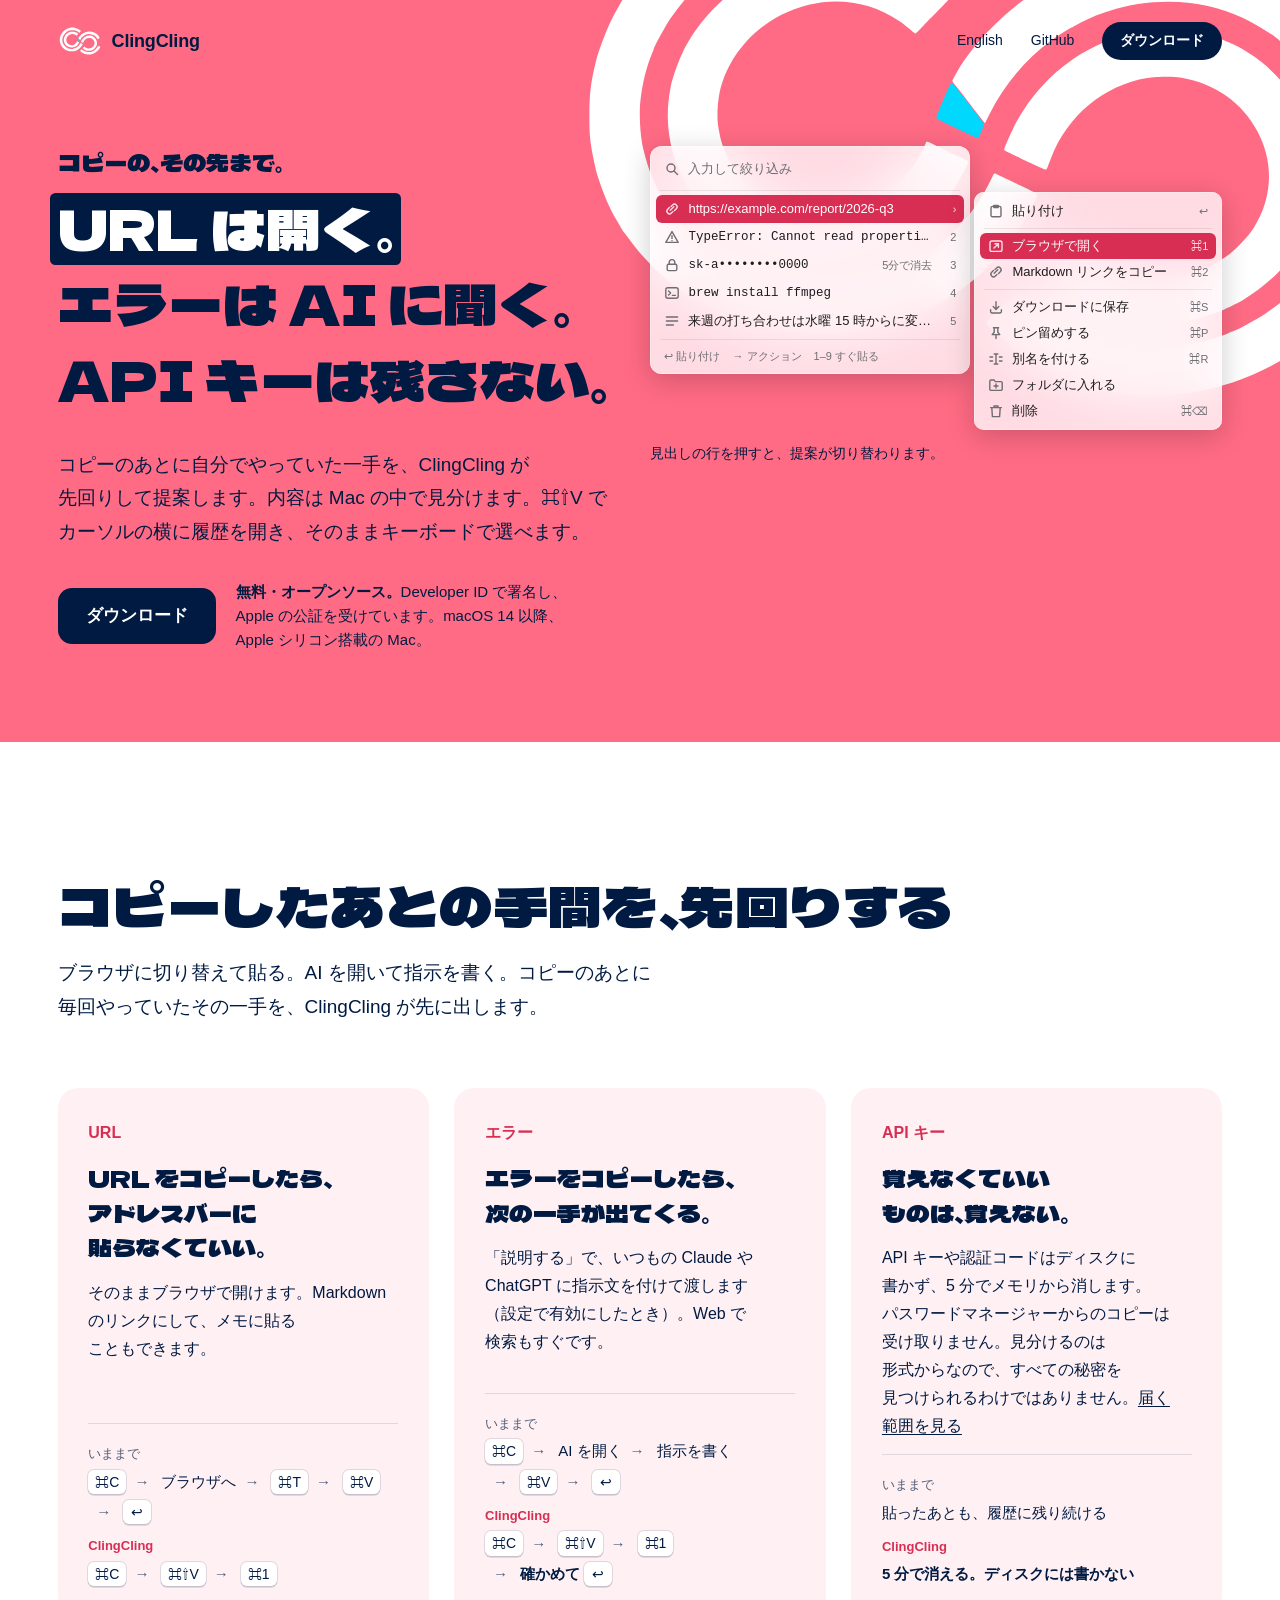
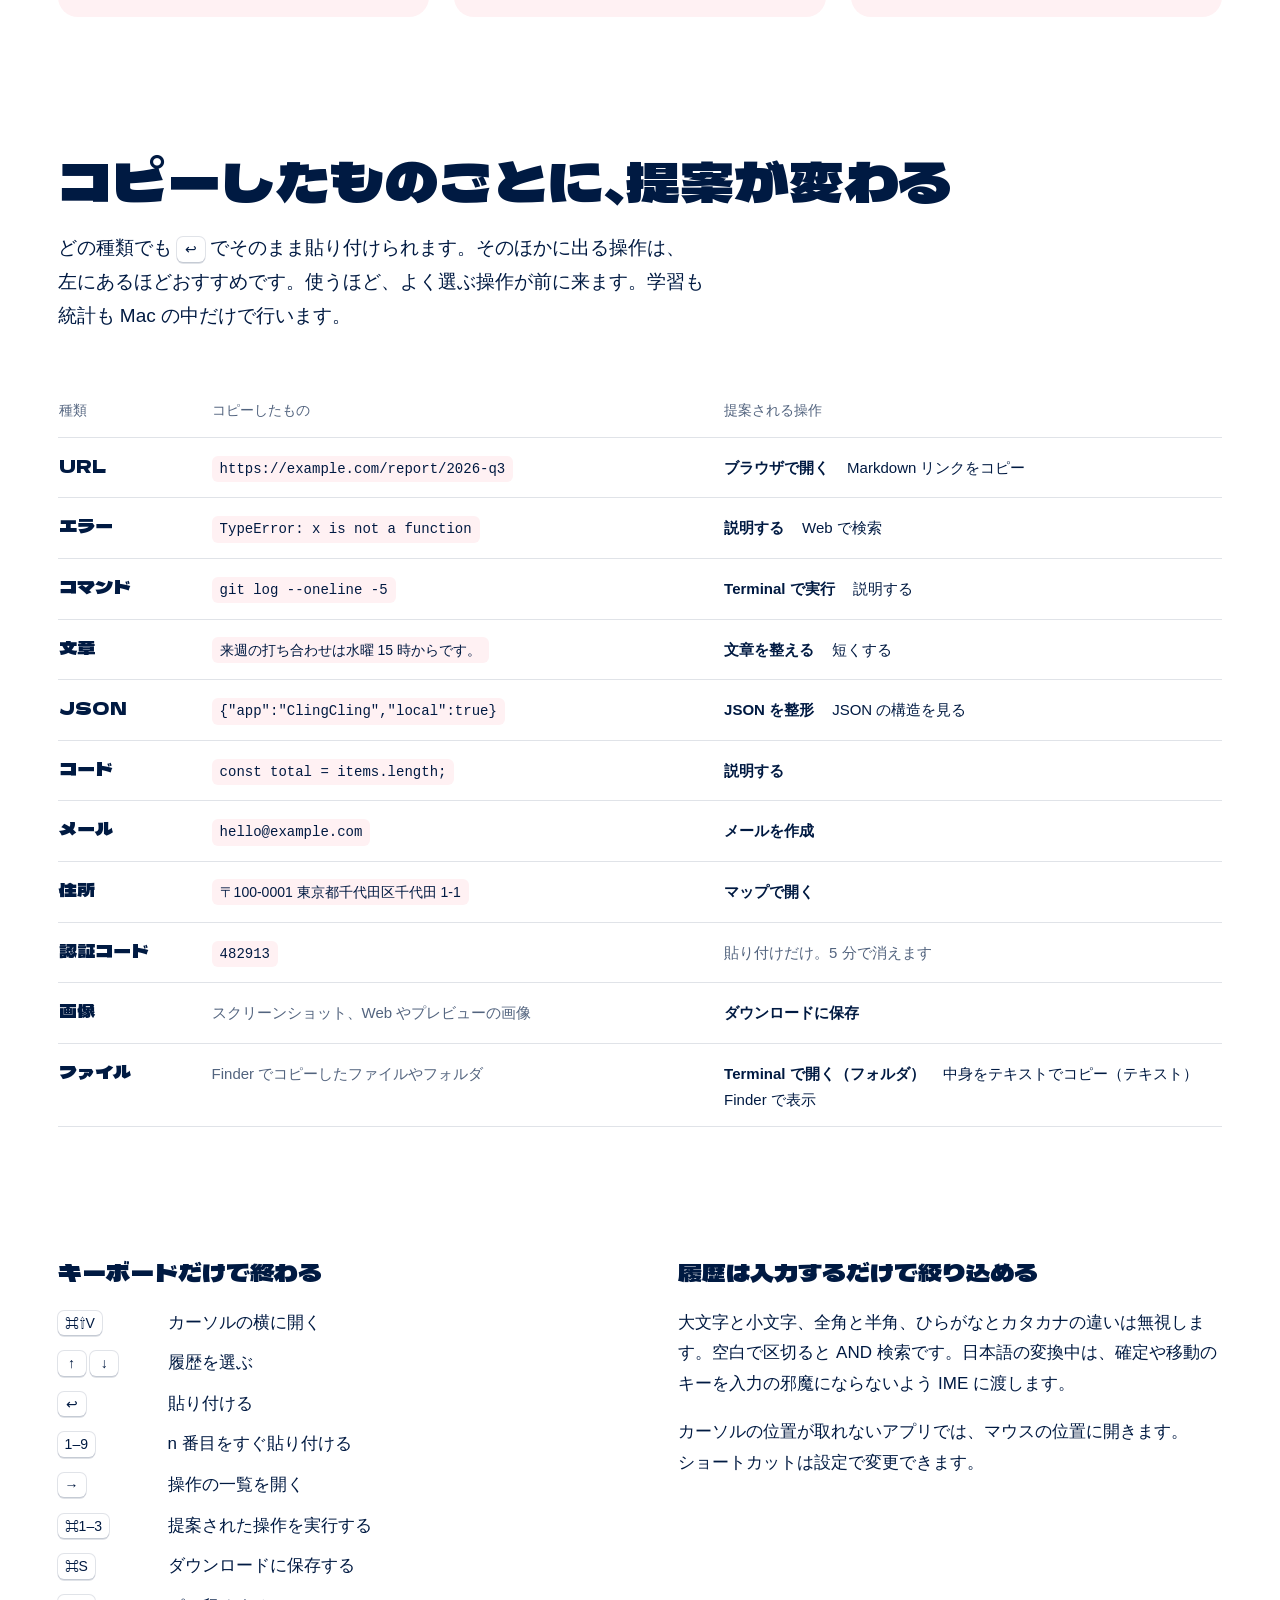
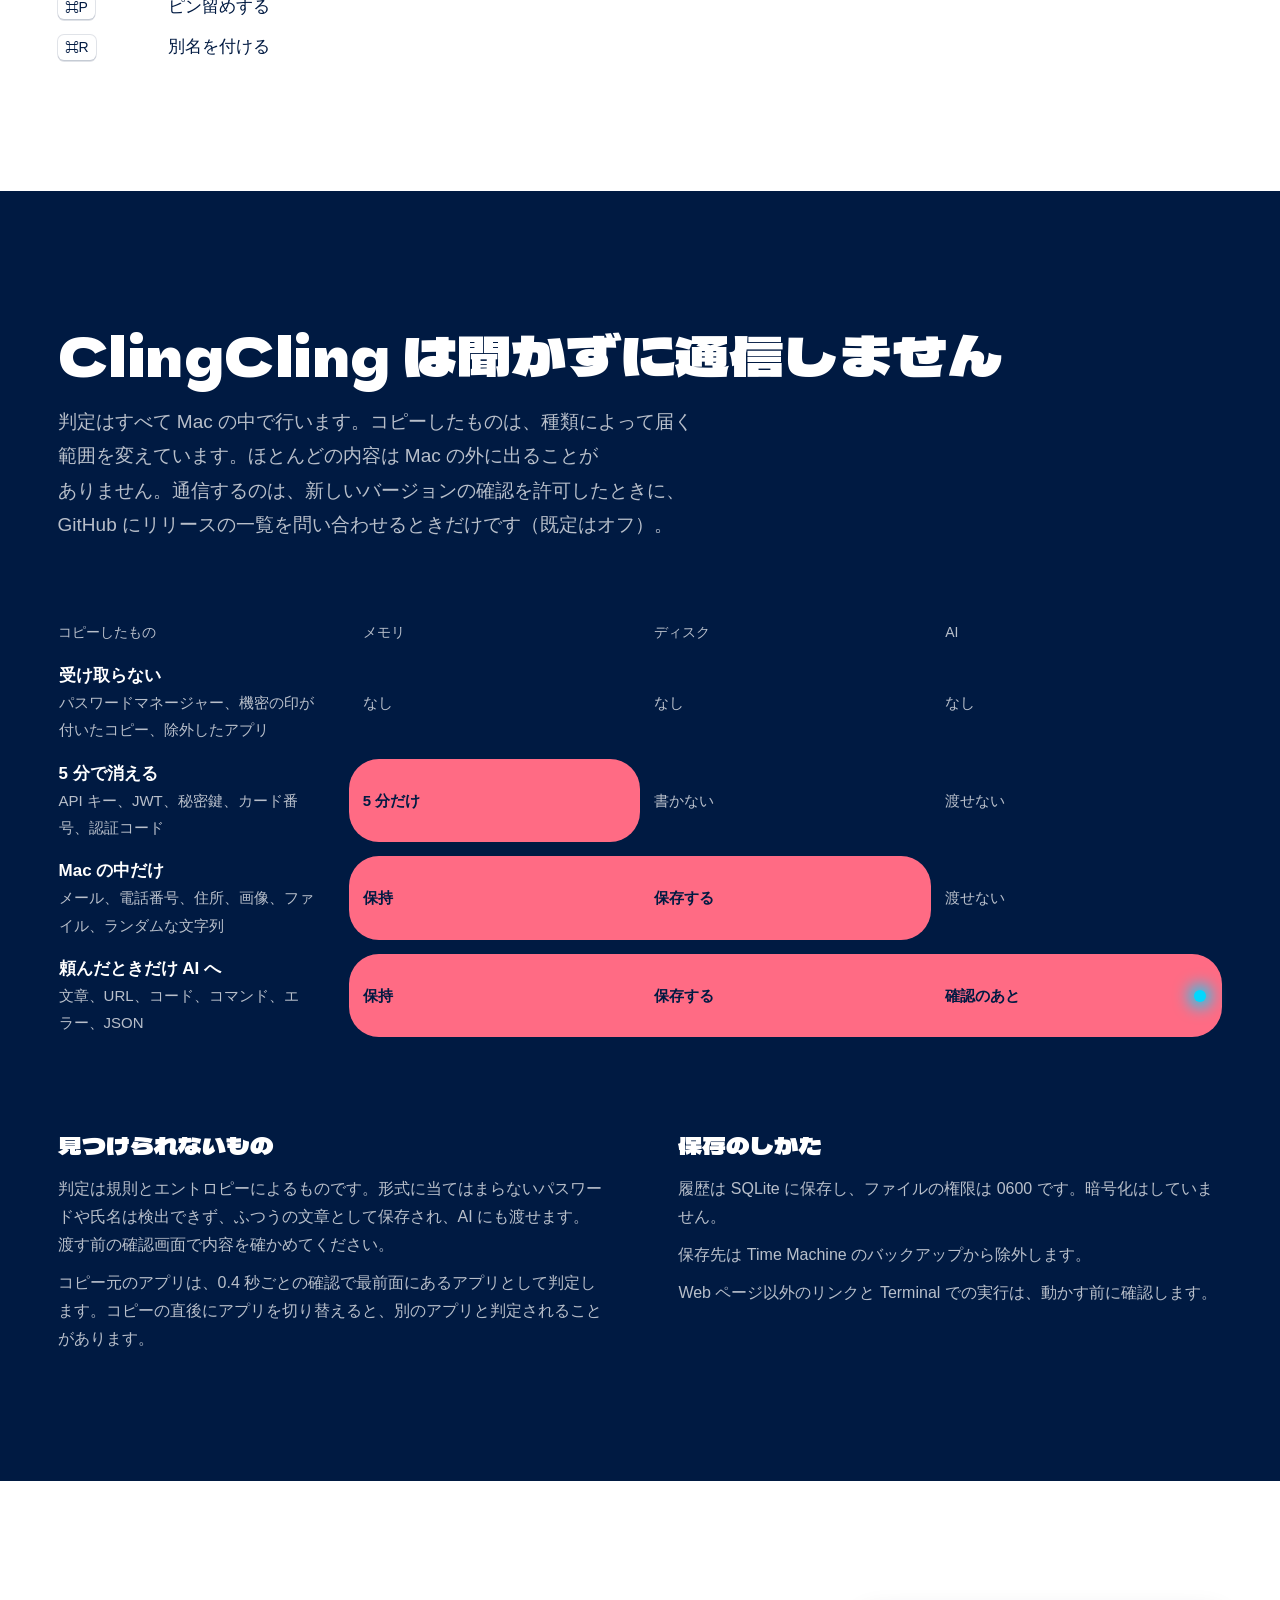
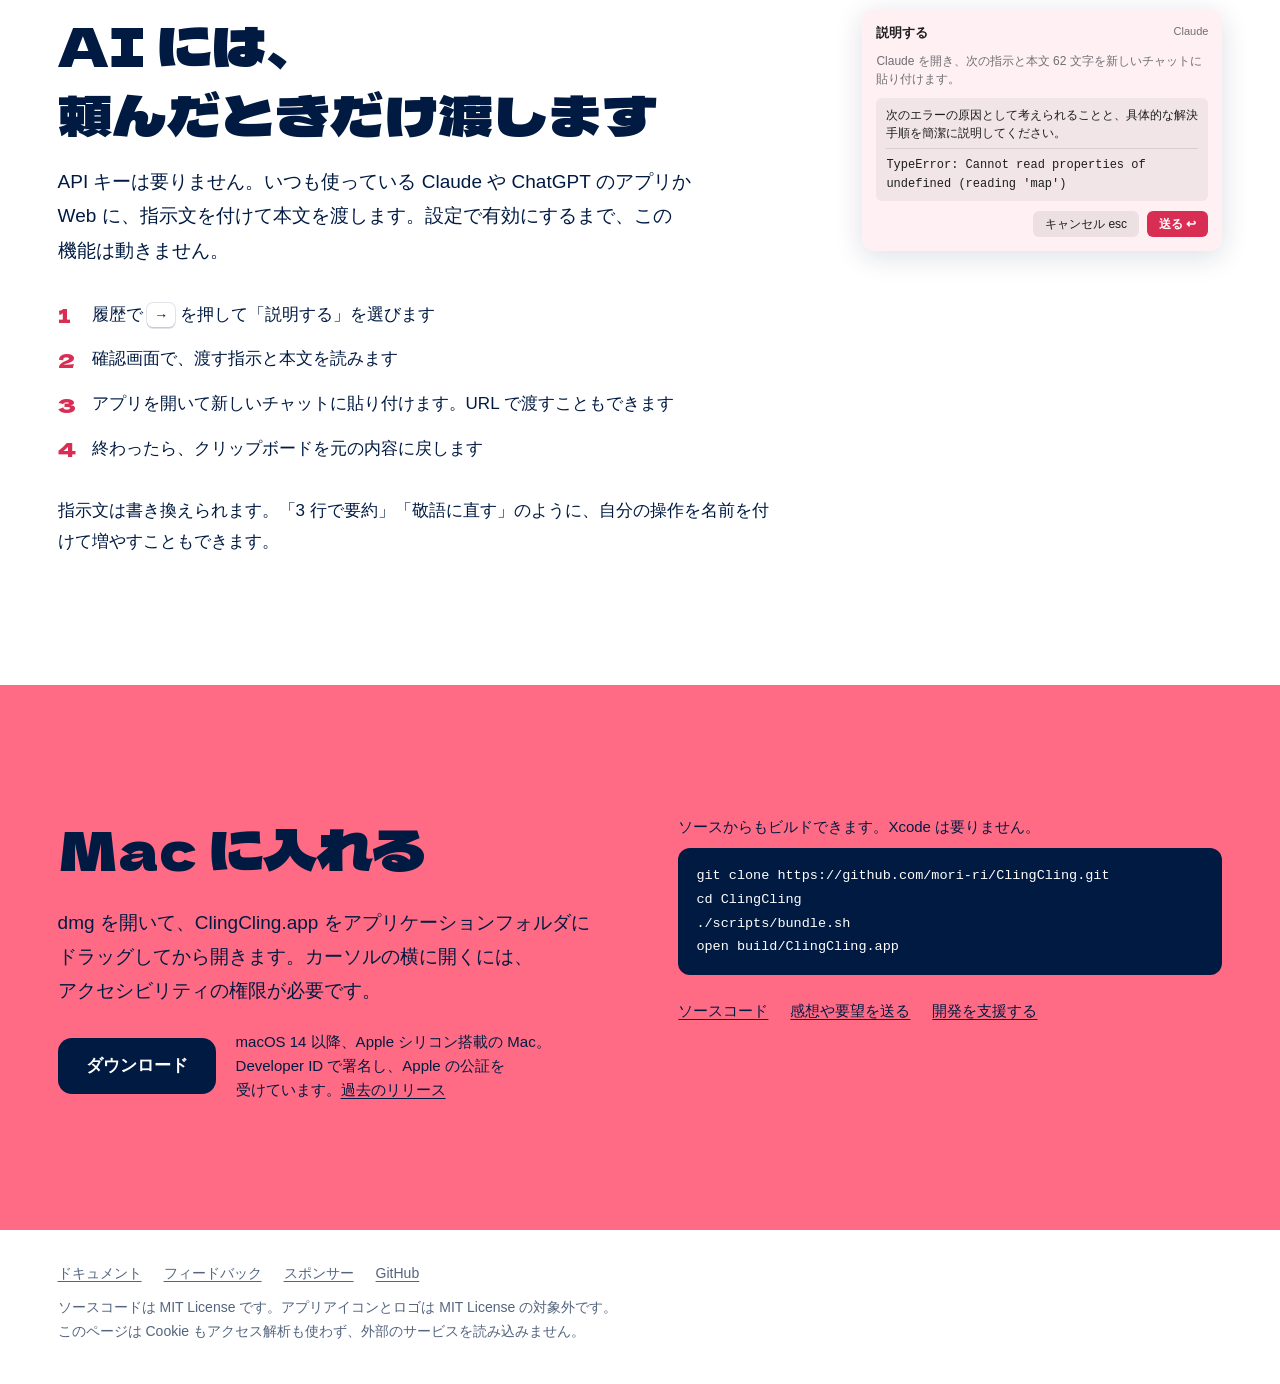
==== commit d42141c2: "Add names and folders for pinned items Pinned items can be given a name (shown in the list instead o" ====
--- a/docs/index.html
+++ b/docs/index.html
@@ -145,6 +145,7 @@
           <div><dt><kbd>⌘1–3</kbd></dt><dd>提案された操作を実行する</dd></div>
           <div><dt><kbd>⌘S</kbd></dt><dd>ダウンロードに保存する</dd></div>
           <div><dt><kbd>⌘P</kbd></dt><dd>ピン留めする</dd></div>
+          <div><dt><kbd>⌘R</kbd></dt><dd>別名を付ける</dd></div>
         </dl>
       </div>
       <div>
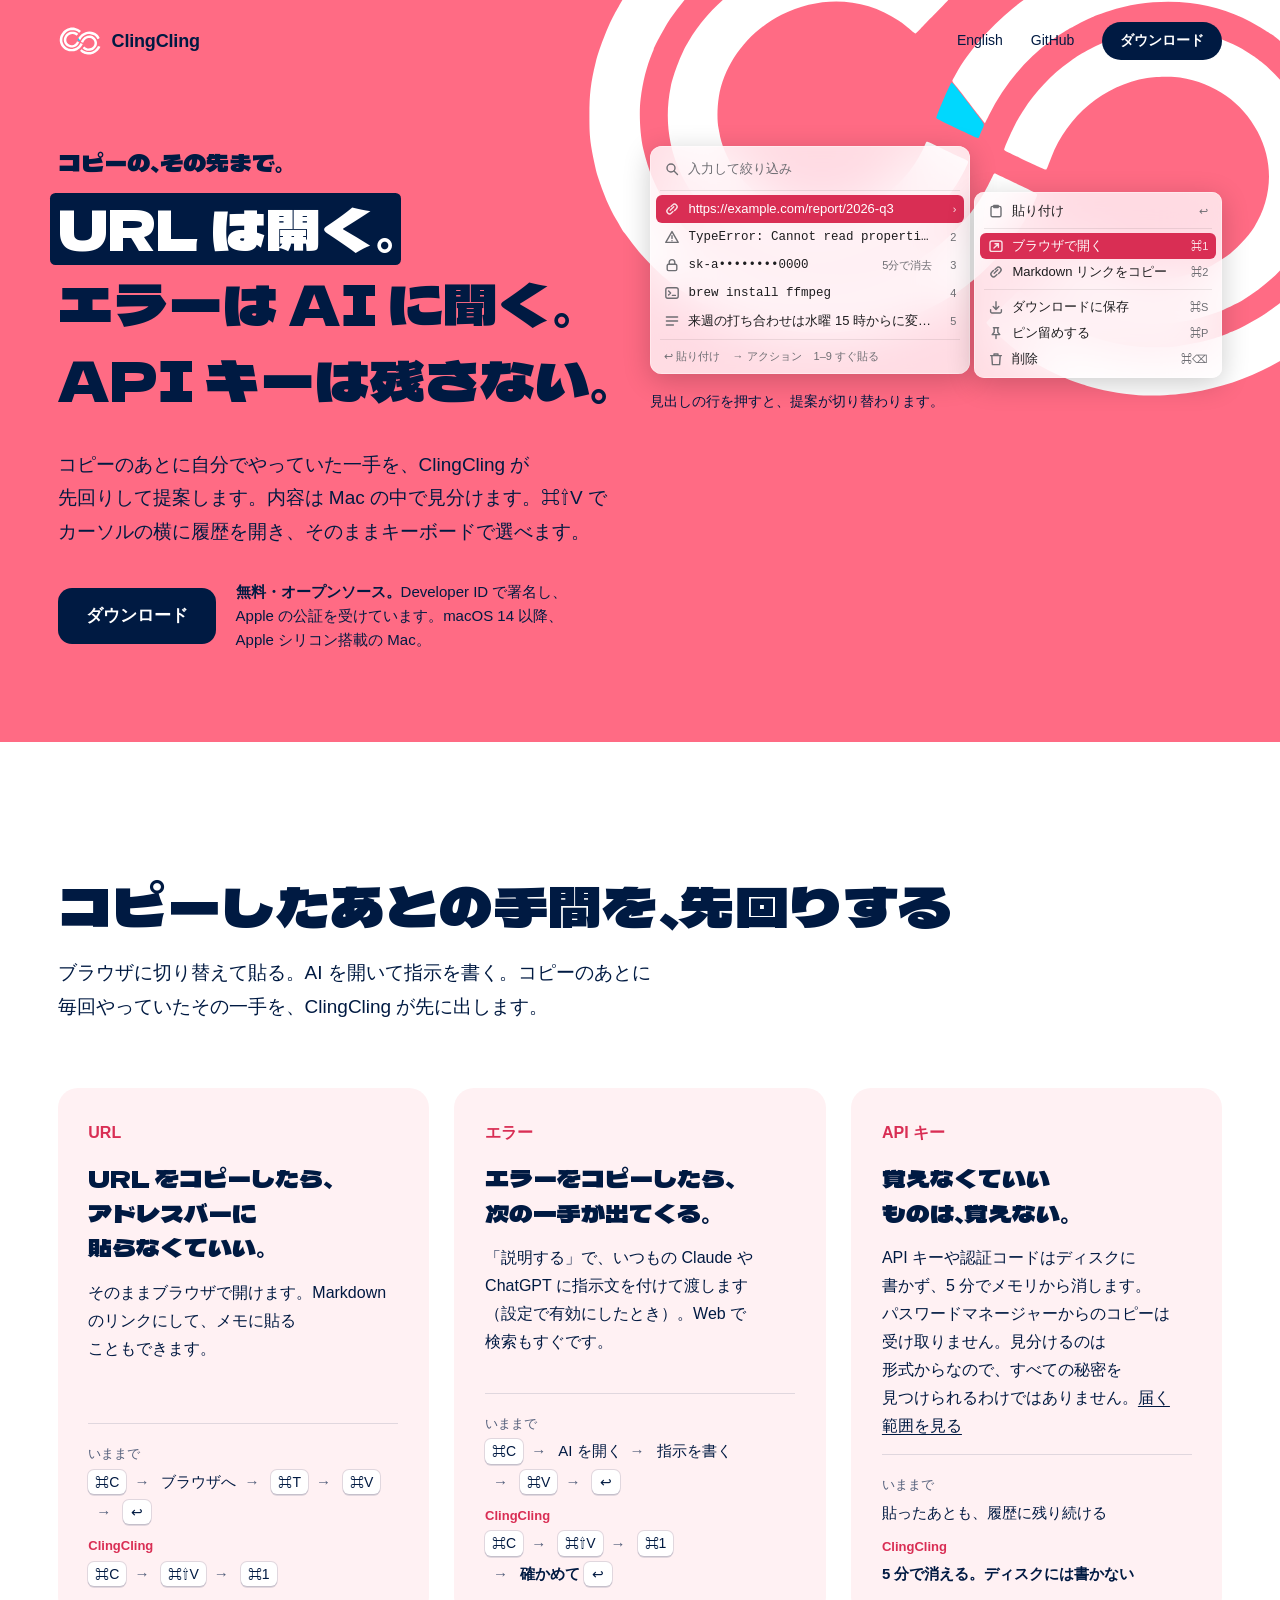
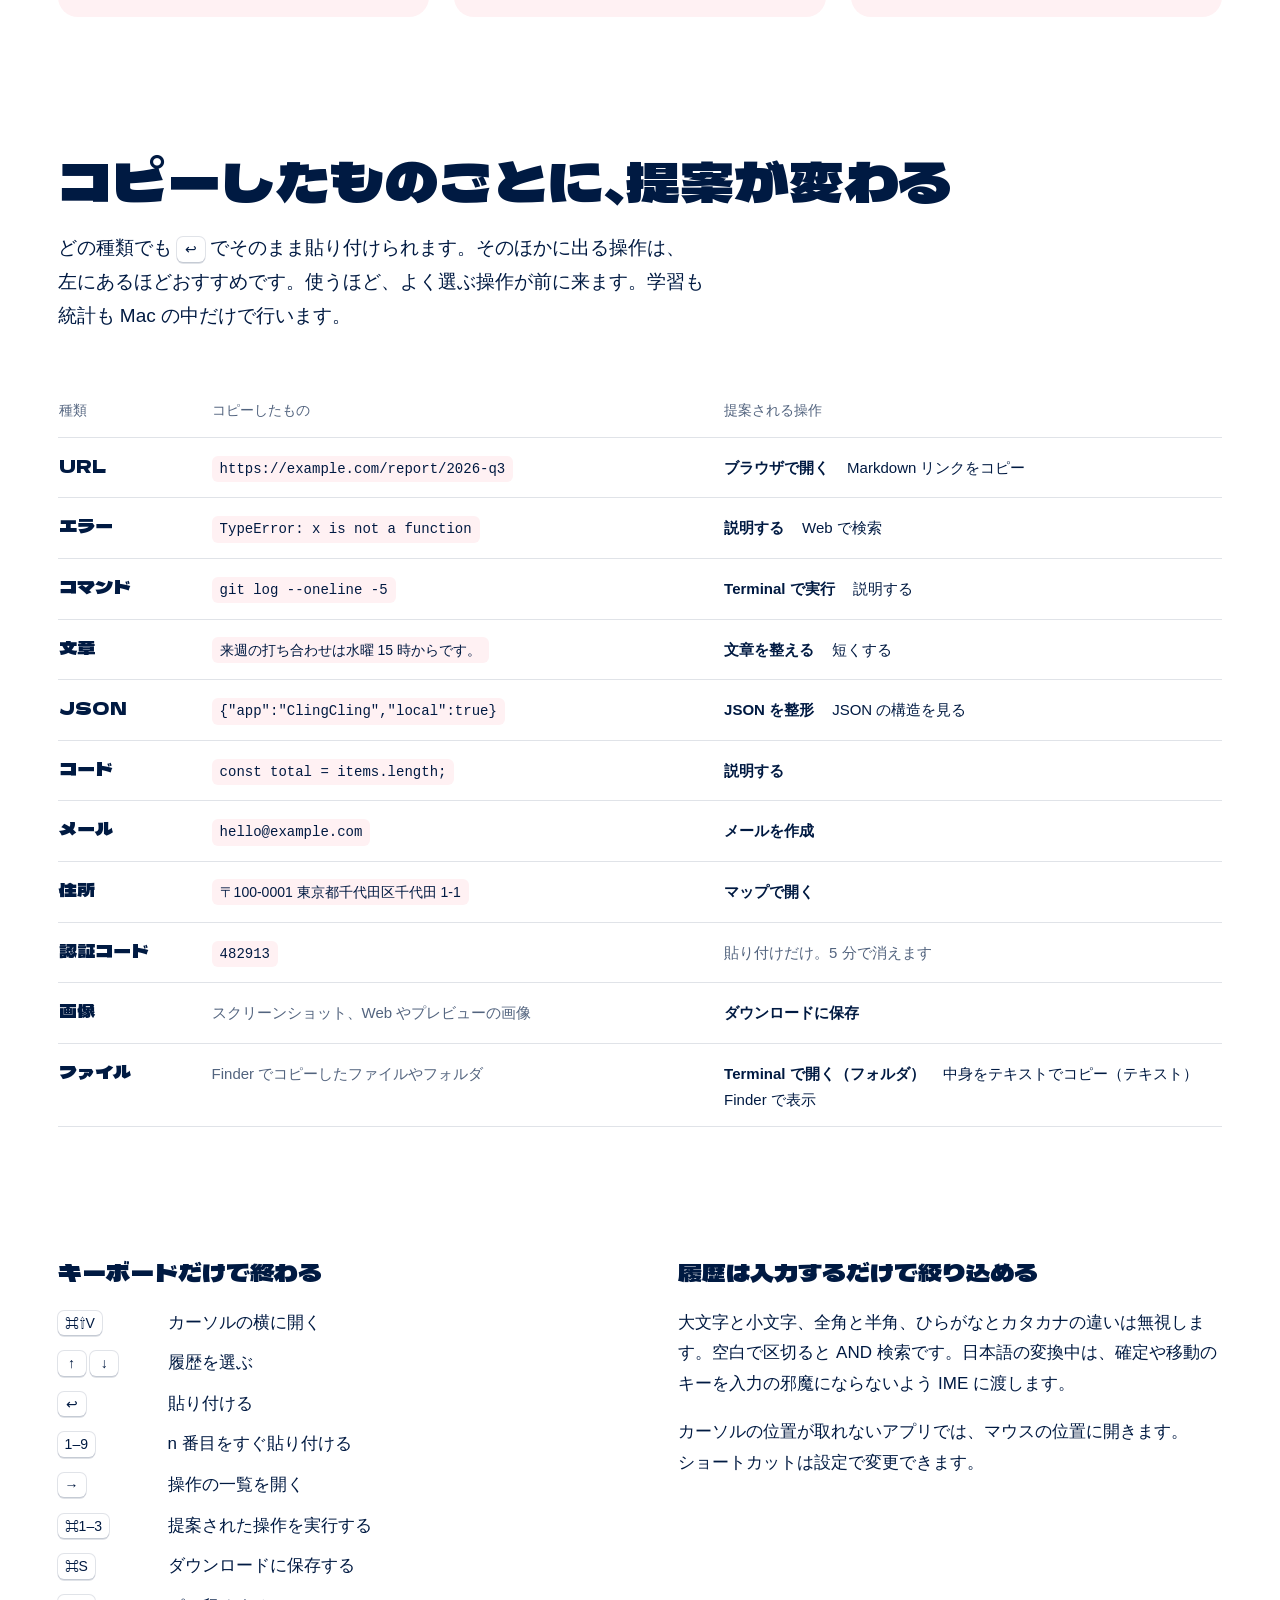
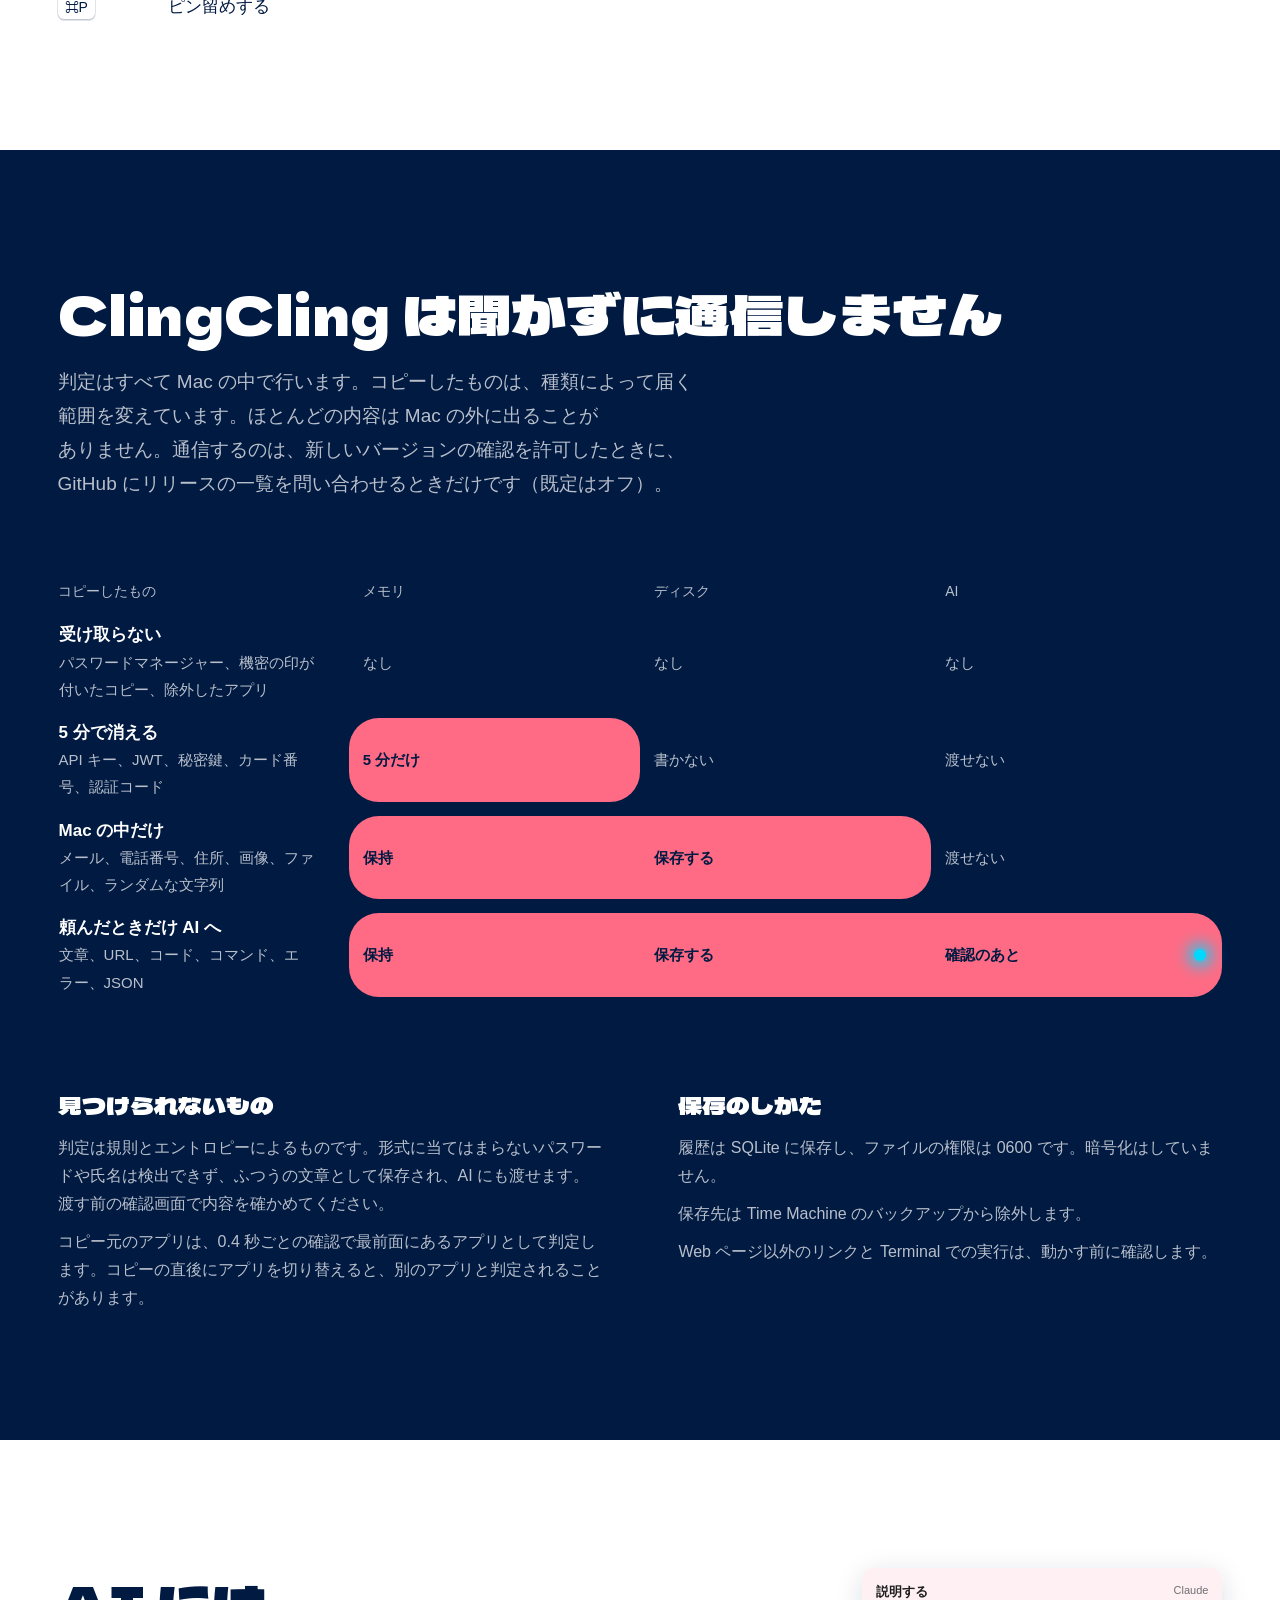
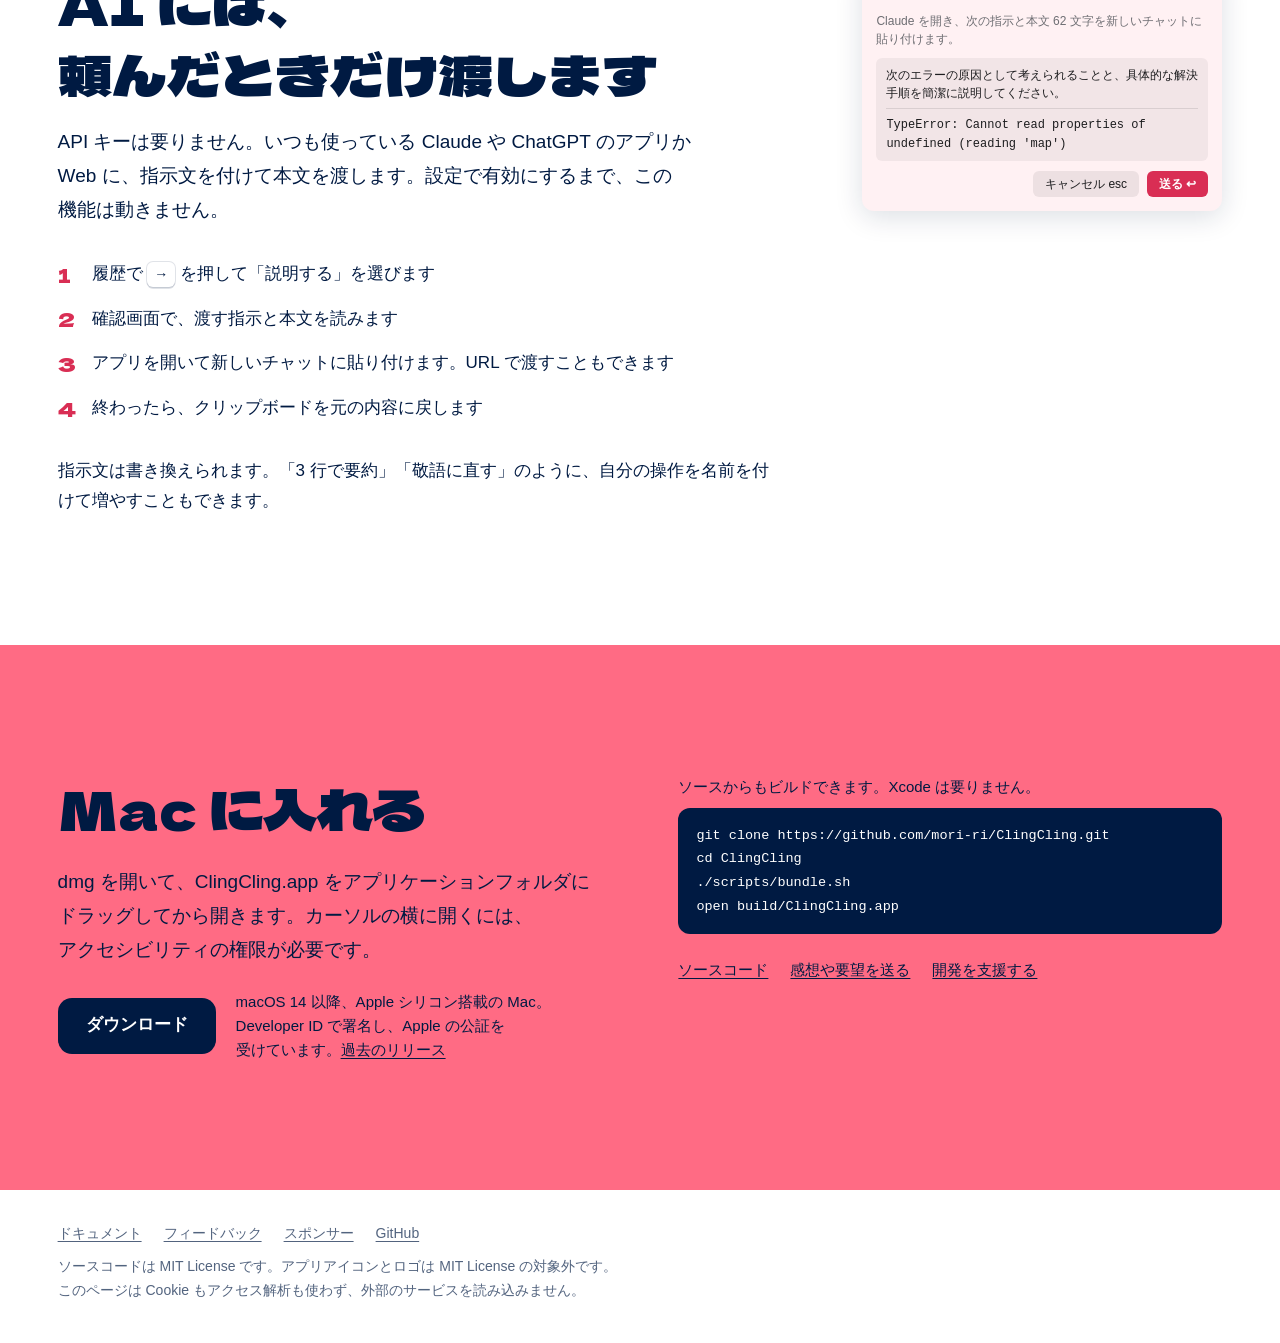
==== commit 8bfd9c1a: "Organize pinned items in Settings and make popup folders accordions - Settings › Pinned is a Finder-" ====
--- a/docs/index.html
+++ b/docs/index.html
@@ -145,7 +145,6 @@
           <div><dt><kbd>⌘1–3</kbd></dt><dd>提案された操作を実行する</dd></div>
           <div><dt><kbd>⌘S</kbd></dt><dd>ダウンロードに保存する</dd></div>
           <div><dt><kbd>⌘P</kbd></dt><dd>ピン留めする</dd></div>
-          <div><dt><kbd>⌘R</kbd></dt><dd>別名を付ける</dd></div>
         </dl>
       </div>
       <div>
